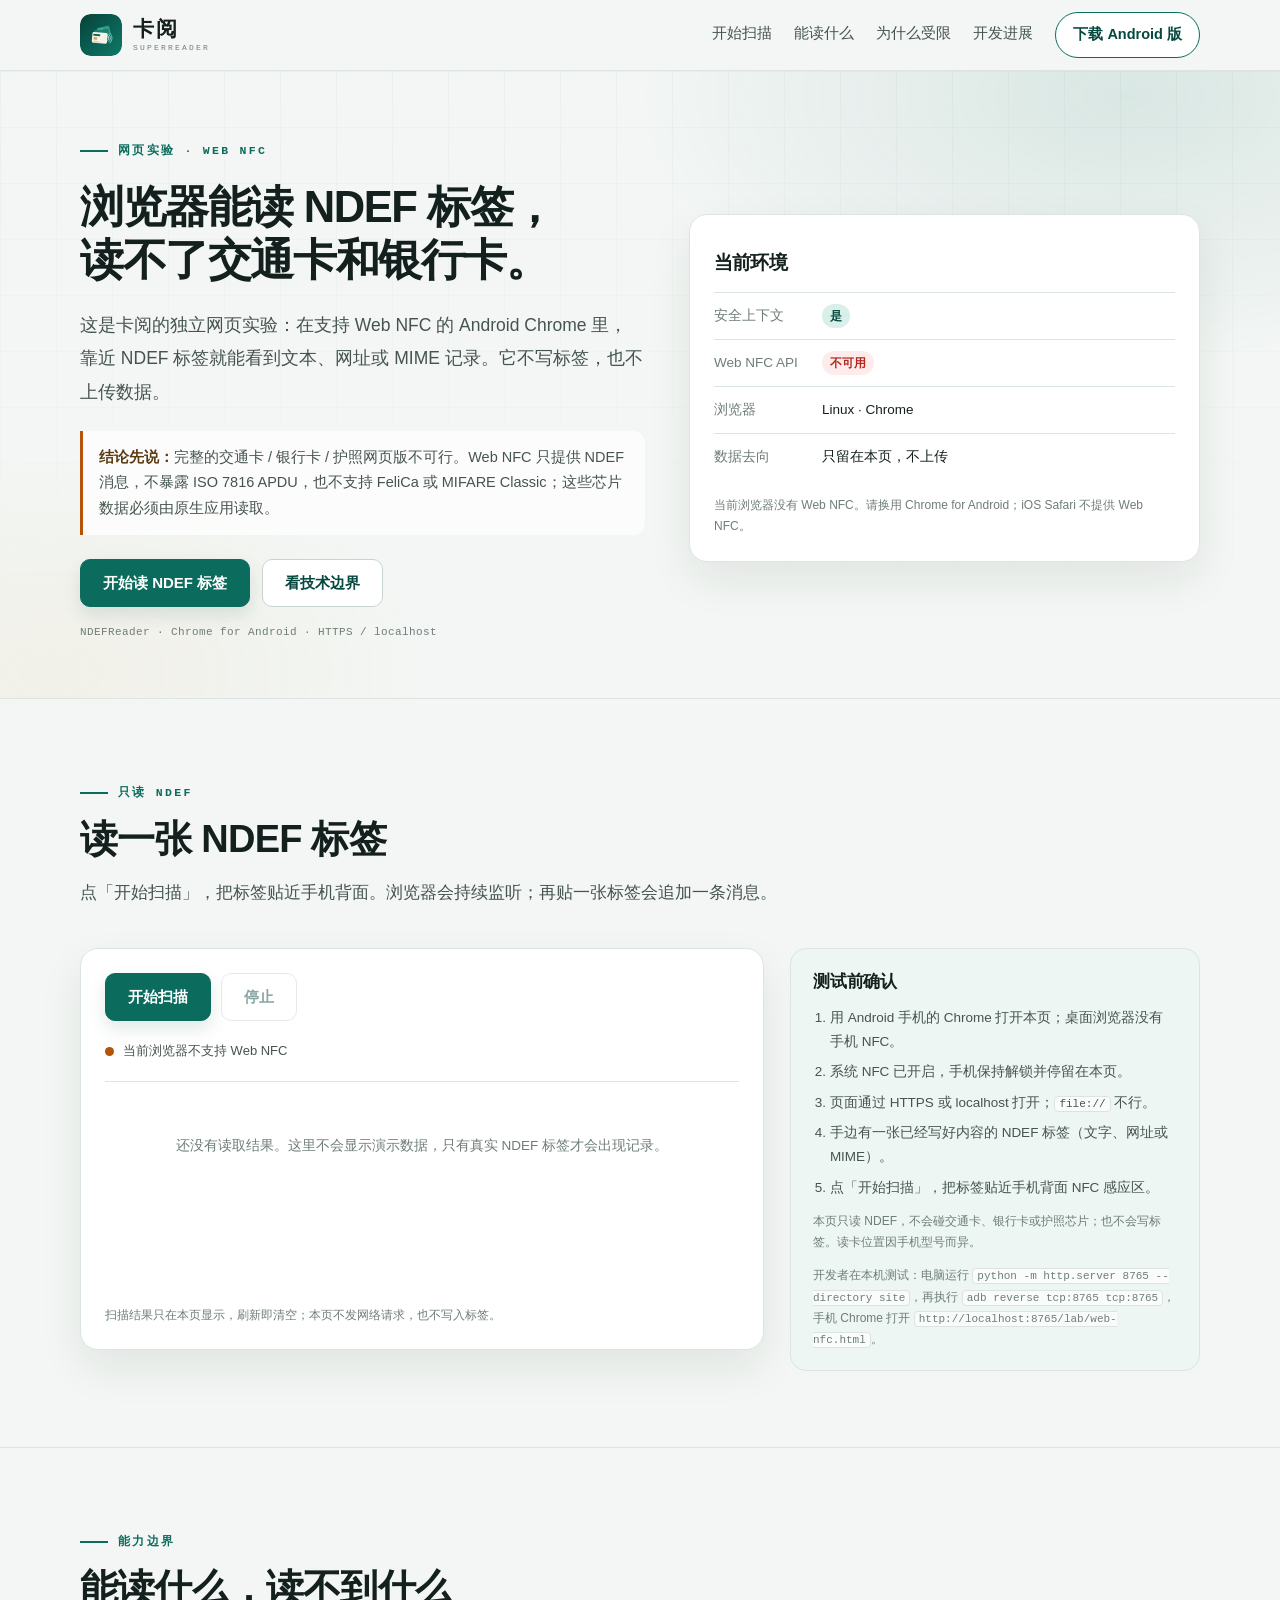
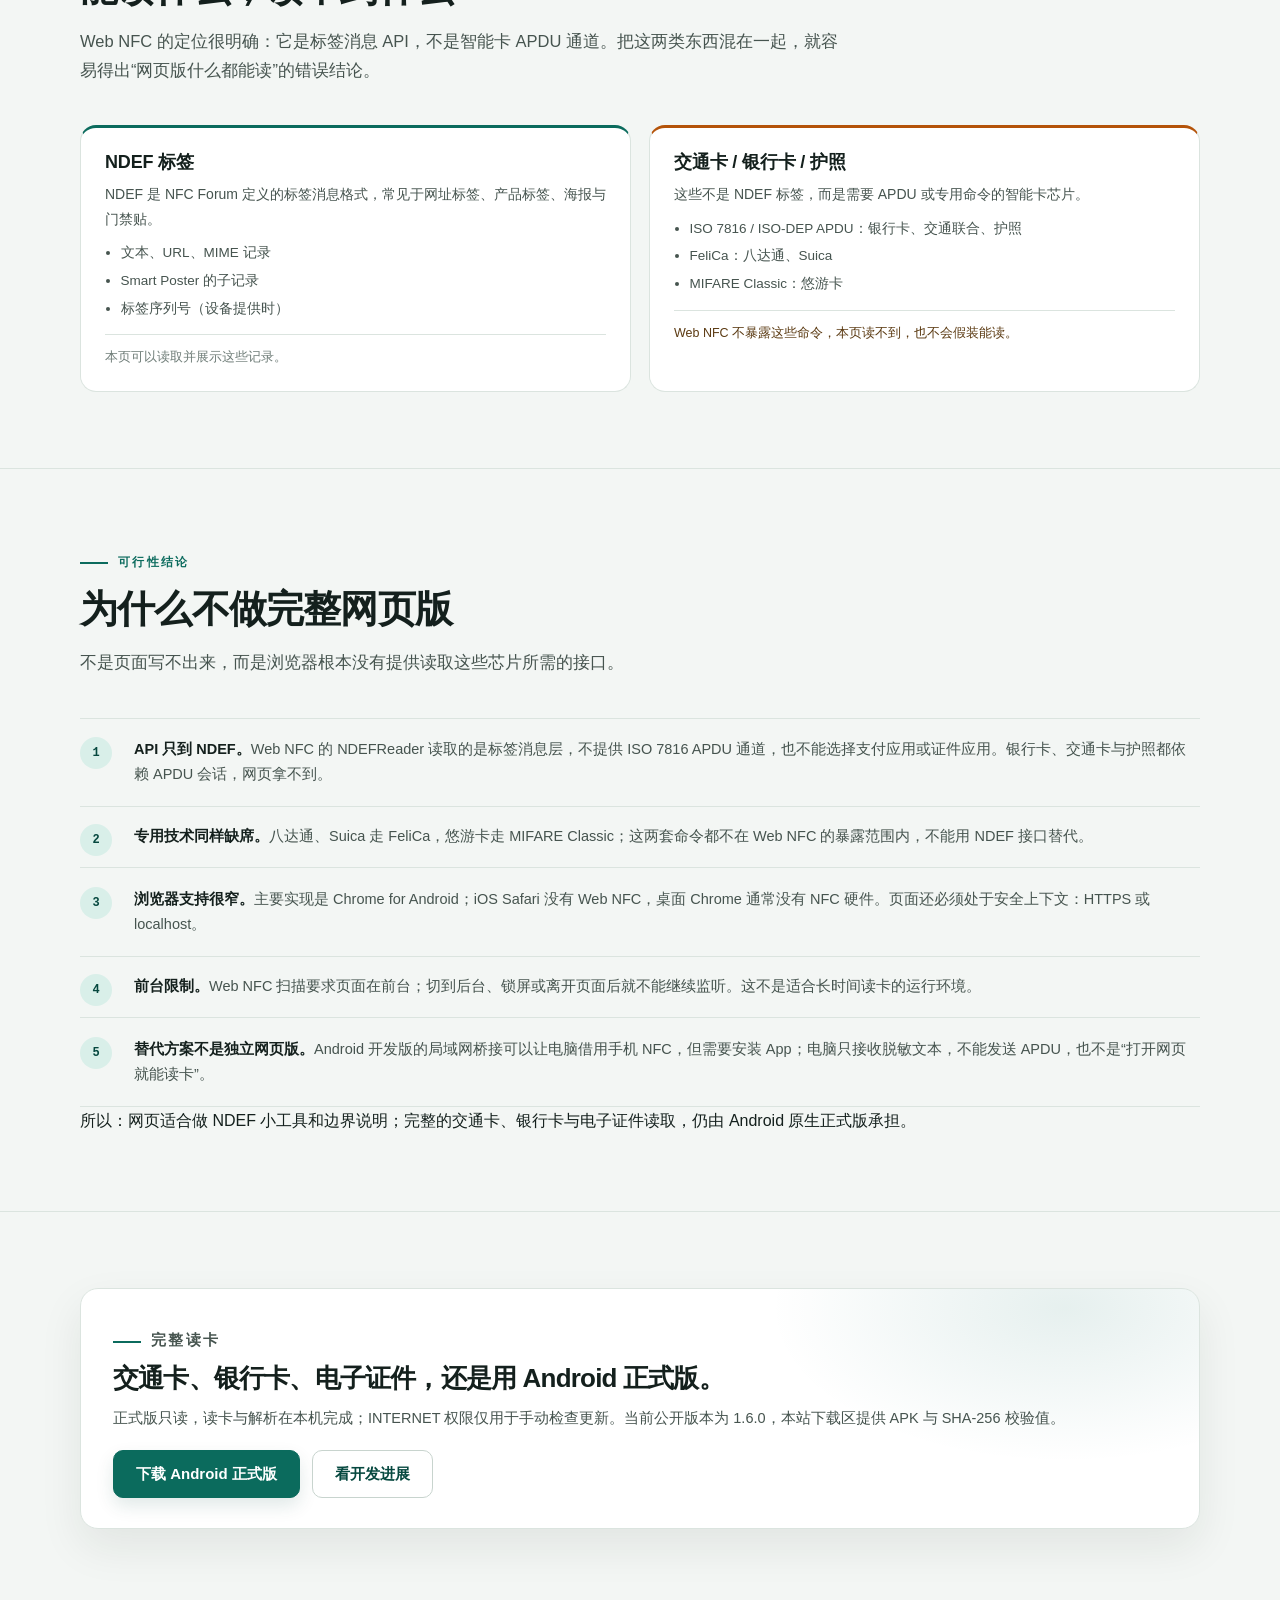
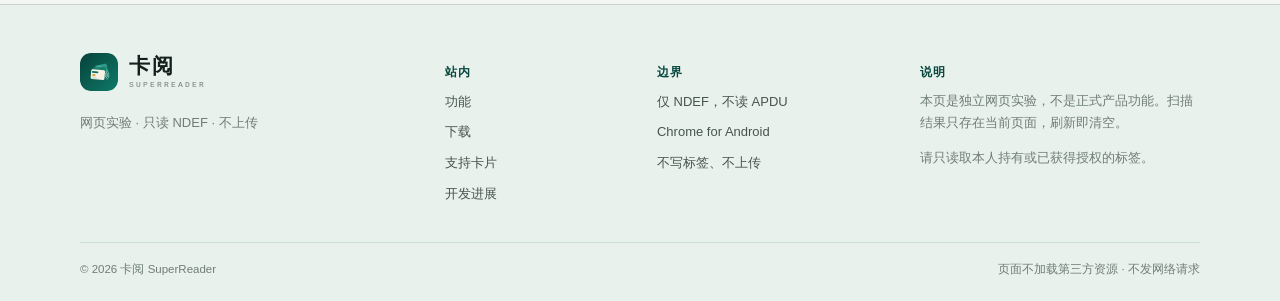
==== site/lab/web-nfc.html @ 9415a28e "发布卡阅官网、文档与 1.6.0 安装包 - 公开站点、版本清单、Windows 下载面板与 Web NFC 只读实验页 - 正式版 1.6.0、预览版 1.7.0-preview1 与 Window" ====
<!doctype html>
<html lang="zh-CN">
<head>
<meta charset="utf-8">
<meta name="viewport" content="width=device-width, initial-scale=1">
<title>网页 NFC 实验 · 卡阅 SuperReader</title>
<meta name="description" content="卡阅的 Web NFC 只读实验：在 Chrome for Android 中读取 NDEF 标签。Web NFC 无法读取交通卡、银行卡或护照芯片的 APDU 数据。">
<meta name="theme-color" content="#f3f6f4">
<script>document.documentElement.classList.add('js');</script>
<meta property="og:type" content="website">
<meta property="og:title" content="网页 NFC 实验 · 卡阅 SuperReader">
<meta property="og:description" content="浏览器只能读 NDEF 标签；交通卡、银行卡与护照芯片需要 APDU，Web NFC 做不到。">
<meta property="og:image" content="../assets/og.png">
<link rel="icon" href="../assets/logo.svg" type="image/svg+xml">
<link rel="stylesheet" href="../assets/styles.css">
<link rel="stylesheet" href="../assets/lab.css">
</head>
<body>
<a class="skip-link" href="#main">跳到正文</a>

<header class="site-header">
  <div class="shell header-inner">
    <a class="brand" href="../index.html" aria-label="返回卡阅首页">
      <img src="../assets/logo.svg" width="42" height="42" alt="">
      <span class="brand-text"><strong>卡阅</strong><small>SUPERREADER</small></span>
    </a>
    <button class="nav-toggle" type="button" aria-expanded="false" aria-controls="site-nav">菜单</button>
    <nav class="site-nav" id="site-nav" aria-label="网页实验导航">
      <a href="#scanner">开始扫描</a>
      <a href="#limits">能读什么</a>
      <a href="#why">为什么受限</a>
      <a href="../index.html#roadmap">开发进展</a>
      <a class="nav-cta" href="../index.html#download">下载 Android 版</a>
    </nav>
  </div>
  <div class="scroll-meter" aria-hidden="true"></div>
</header>

<main id="main">

<section class="lab-hero" aria-labelledby="lab-title">
  <div class="shell">
    <div class="lab-copy">
      <p class="eyebrow">网页实验 · Web NFC</p>
      <h1 id="lab-title">浏览器能读 NDEF 标签，<br>读不了<span class="nowrap">交通卡</span>和<span class="nowrap">银行卡</span>。</h1>
      <p class="lead">这是卡阅的独立网页实验：在支持 Web NFC 的 Android Chrome 里，靠近 NDEF 标签就能看到文本、网址或 MIME 记录。它不写标签，也不上传数据。</p>
      <p class="lab-boundary"><strong>结论先说：</strong>完整的交通卡 / 银行卡 / 护照网页版不可行。Web NFC 只提供 NDEF 消息，不暴露 ISO 7816 APDU，也不支持 FeliCa 或 MIFARE Classic；这些芯片数据必须由原生应用读取。</p>
      <div class="hero-actions">
        <a class="btn btn-primary" href="#scanner">开始读 NDEF 标签</a>
        <a class="btn btn-quiet" href="#why">看技术边界</a>
      </div>
      <p class="lab-meta">NDEFReader · Chrome for Android · HTTPS / localhost</p>
    </div>

    <aside class="support-panel" aria-labelledby="support-title">
      <h2 id="support-title">当前环境</h2>
      <dl class="support-list">
        <div class="support-row">
          <dt>安全上下文</dt>
          <dd><span class="support-state" id="support-secure">检测中</span></dd>
        </div>
        <div class="support-row">
          <dt>Web NFC API</dt>
          <dd><span class="support-state" id="support-api">检测中</span></dd>
        </div>
        <div class="support-row">
          <dt>浏览器</dt>
          <dd id="support-browser">检测中</dd>
        </div>
        <div class="support-row">
          <dt>数据去向</dt>
          <dd>只留在本页，不上传</dd>
        </div>
      </dl>
      <p class="support-note" id="support-note">需要 Chrome for Android 89+ 与 HTTPS（或 localhost）。iOS Safari 不提供 Web NFC；桌面 Chrome 通常没有 NFC 硬件。</p>
    </aside>
  </div>
</section>

<section class="section" id="scanner" aria-labelledby="scanner-title">
  <div class="shell">
    <header class="section-head">
      <p class="kicker">只读 NDEF</p>
      <h2 id="scanner-title">读一张 NDEF 标签</h2>
      <p>点「开始扫描」，把标签贴近手机背面。浏览器会持续监听；再贴一张标签会追加一条消息。</p>
    </header>

    <div class="scanner-grid">
      <div class="scanner-panel">
        <div class="scan-actions">
          <button class="btn btn-primary" type="button" id="scan-start">开始扫描</button>
          <button class="btn btn-quiet" type="button" id="scan-stop" disabled>停止</button>
        </div>
        <p class="scan-status" id="scan-status" role="status" aria-live="polite">
          <span class="scan-dot" aria-hidden="true"></span>
          <span id="scan-status-text">等待开始</span>
        </p>
        <div class="scan-results" id="scan-results" aria-live="polite">
          <p class="scan-empty">还没有读取结果。这里不会显示演示数据，只有真实 NDEF 标签才会出现记录。</p>
        </div>
        <p class="scan-footnote">扫描结果只在本页显示，刷新即清空；本页不发网络请求，也不写入标签。</p>
      </div>

      <aside class="scan-guide">
        <h3>测试前确认</h3>
        <ol>
          <li>用 Android 手机的 Chrome 打开本页；桌面浏览器没有手机 NFC。</li>
          <li>系统 NFC 已开启，手机保持解锁并停留在本页。</li>
          <li>页面通过 HTTPS 或 localhost 打开；<code>file://</code> 不行。</li>
          <li>手边有一张已经写好内容的 NDEF 标签（文字、网址或 MIME）。</li>
          <li>点「开始扫描」，把标签贴近手机背面 NFC 感应区。</li>
        </ol>
        <p>本页只读 NDEF，不会碰交通卡、银行卡或护照芯片；也不会写标签。读卡位置因手机型号而异。</p>
        <p>开发者在本机测试：电脑运行 <code>python -m http.server 8765 --directory site</code>，再执行 <code>adb reverse tcp:8765 tcp:8765</code>，手机 Chrome 打开 <code>http://localhost:8765/lab/web-nfc.html</code>。</p>
      </aside>
    </div>
  </div>
</section>

<section class="section" id="limits" aria-labelledby="limits-title">
  <div class="shell">
    <header class="section-head">
      <p class="kicker">能力边界</p>
      <h2 id="limits-title">能读什么，读不到什么</h2>
      <p>Web NFC 的定位很明确：它是标签消息 API，不是智能卡 APDU 通道。把这两类东西混在一起，就容易得出“网页版什么都能读”的错误结论。</p>
    </header>

    <div class="compare-grid">
      <article class="compare-card is-yes">
        <h3>NDEF 标签</h3>
        <p>NDEF 是 NFC Forum 定义的标签消息格式，常见于网址标签、产品标签、海报与门禁贴。</p>
        <ul>
          <li>文本、URL、MIME 记录</li>
          <li>Smart Poster 的子记录</li>
          <li>标签序列号（设备提供时）</li>
        </ul>
        <p class="compare-result">本页可以读取并展示这些记录。</p>
      </article>

      <article class="compare-card is-no">
        <h3>交通卡 / 银行卡 / 护照</h3>
        <p>这些不是 NDEF 标签，而是需要 APDU 或专用命令的智能卡芯片。</p>
        <ul>
          <li>ISO 7816 / ISO-DEP APDU：银行卡、交通联合、护照</li>
          <li>FeliCa：八达通、Suica</li>
          <li>MIFARE Classic：悠游卡</li>
        </ul>
        <p class="compare-result">Web NFC 不暴露这些命令，本页读不到，也不会假装能读。</p>
      </article>
    </div>
  </div>
</section>

<section class="section" id="why" aria-labelledby="why-title">
  <div class="shell">
    <header class="section-head">
      <p class="kicker">可行性结论</p>
      <h2 id="why-title">为什么不做完整网页版</h2>
      <p>不是页面写不出来，而是浏览器根本没有提供读取这些芯片所需的接口。</p>
    </header>

    <ol class="lab-steps">
      <li><strong>API 只到 NDEF。</strong>Web NFC 的 NDEFReader 读取的是标签消息层，不提供 ISO 7816 APDU 通道，也不能选择支付应用或证件应用。银行卡、交通卡与护照都依赖 APDU 会话，网页拿不到。</li>
      <li><strong>专用技术同样缺席。</strong>八达通、Suica 走 FeliCa，悠游卡走 MIFARE Classic；这两套命令都不在 Web NFC 的暴露范围内，不能用 NDEF 接口替代。</li>
      <li><strong>浏览器支持很窄。</strong>主要实现是 Chrome for Android；iOS Safari 没有 Web NFC，桌面 Chrome 通常没有 NFC 硬件。页面还必须处于安全上下文：HTTPS 或 localhost。</li>
      <li><strong>前台限制。</strong>Web NFC 扫描要求页面在前台；切到后台、锁屏或离开页面后就不能继续监听。这不是适合长时间读卡的运行环境。</li>
      <li><strong>替代方案不是独立网页版。</strong>Android 开发版的局域网桥接可以让电脑借用手机 NFC，但需要安装 App；电脑只接收脱敏文本，不能发送 APDU，也不是“打开网页就能读卡”。</li>
    </ol>
    <p class="platform-footnote">所以：网页适合做 NDEF 小工具和边界说明；完整的交通卡、银行卡与电子证件读取，仍由 Android 原生正式版承担。</p>
  </div>
</section>

<section class="section" aria-labelledby="lab-cta-title">
  <div class="shell">
    <div class="lab-cta-box">
      <p class="kicker">完整读卡</p>
      <h2 id="lab-cta-title">交通卡、银行卡、电子证件，还是用 Android 正式版。</h2>
      <p>正式版只读，读卡与解析在本机完成；INTERNET 权限仅用于手动检查更新。当前公开版本为 1.6.0，本站下载区提供 APK 与 SHA-256 校验值。</p>
      <div class="hero-actions">
        <a class="btn btn-primary" href="../index.html#download">下载 Android 正式版</a>
        <a class="btn btn-quiet" href="../index.html#roadmap">看开发进展</a>
      </div>
    </div>
  </div>
</section>

</main>

<footer class="site-footer">
  <div class="shell footer-grid">
    <div class="footer-brand">
      <a class="brand" href="../index.html" aria-label="返回卡阅首页">
        <img src="../assets/logo.svg" width="38" height="38" alt="">
        <span class="brand-text"><strong>卡阅</strong><small>SUPERREADER</small></span>
      </a>
      <p>网页实验 · 只读 NDEF · 不上传</p>
    </div>
    <nav class="footer-col" aria-label="站内链接">
      <h2>站内</h2>
      <a href="../index.html#features">功能</a>
      <a href="../index.html#download">下载</a>
      <a href="../index.html#cards">支持卡片</a>
      <a href="../index.html#roadmap">开发进展</a>
    </nav>
    <div class="footer-col">
      <h2>边界</h2>
      <span>仅 NDEF，不读 APDU</span>
      <span>Chrome for Android</span>
      <span>不写标签、不上传</span>
    </div>
    <div class="footer-col footer-note">
      <h2>说明</h2>
      <p>本页是独立网页实验，不是正式产品功能。扫描结果只存在当前页面，刷新即清空。</p>
      <p>请只读取本人持有或已获得授权的标签。</p>
    </div>
  </div>
  <div class="shell footer-bottom">
    <p>© 2026 卡阅 SuperReader</p>
    <p>页面不加载第三方资源 · 不发网络请求</p>
  </div>
</footer>

<script src="../assets/ui.js" defer></script>
<script src="../assets/lab.js" defer></script>
</body>
</html>
---- site/assets/styles.css ----
/* 卡阅 SuperReader — static site styles.
   Light, plain, no external assets. */

:root {
  --bg: #f3f6f4;
  --paper: #ffffff;
  --ink: #14201d;
  --body: #46544f;
  --muted: #6f7d78;
  --line: #dbe4df;
  --line-strong: #c8d4ce;
  --pine: #0b6b5d;
  --pine-deep: #06483f;
  --pine-soft: #d9efe9;
  --mint: #edf6f2;
  --mint-deep: #e3f1eb;
  --amber: #b45309;
  --amber-deep: #5b3a12;
  --amber-soft: #fdf0dc;
  --danger: #b3261e;
  --gold: #d7a648;
  --font-sans: "Microsoft YaHei UI", "Microsoft YaHei", "PingFang SC", "Hiragino Sans GB", "Noto Sans SC", "Source Han Sans SC", sans-serif;
  --font-mono: "Cascadia Mono", "Consolas", "SFMono-Regular", "Menlo", "Liberation Mono", monospace;
  --shell: 1120px;
  --radius: 16px;
  --shadow: 0 18px 44px rgba(20, 32, 29, .08);
}

*, *::before, *::after { box-sizing: border-box; }

html {
  color-scheme: light;
  scroll-behavior: smooth;
  -webkit-text-size-adjust: 100%;
}

@media (prefers-reduced-motion: reduce) {
  html { scroll-behavior: auto; }
  *, *::before, *::after {
    animation-duration: .01ms !important;
    animation-iteration-count: 1 !important;
    transition-duration: .01ms !important;
  }
}

@view-transition { navigation: auto; }
::view-transition-old(root) { animation: view-out .16s ease both; }
::view-transition-new(root) { animation: view-in .30s cubic-bezier(.22,.61,.36,1) both; }

@keyframes view-out {
  to { opacity: 0; transform: translateY(-4px); }
}
@keyframes view-in {
  from { opacity: 0; transform: translateY(10px); }
}

body {
  margin: 0;
  background: var(--bg);
  color: var(--ink);
  font-family: var(--font-sans);
  font-size: 16px;
  line-height: 1.75;
  -webkit-font-smoothing: antialiased;
  text-rendering: optimizeLegibility;
}

[hidden] { display: none !important; }

img, svg { display: block; max-width: 100%; }
a { color: var(--pine); text-decoration-thickness: 1px; text-underline-offset: 3px; }
a:hover { color: var(--pine-deep); }
p { margin: 0; }
ul, ol { margin: 0; padding: 0; }
h1, h2, h3, h4 { margin: 0; line-height: 1.35; font-weight: 800; letter-spacing: -.01em; }
h1, h2 { text-wrap: balance; }
code, pre { font-family: var(--font-mono); }
button, input, select { font: inherit; }
button { cursor: pointer; }

:focus-visible {
  outline: 3px solid rgba(11, 107, 93, .55);
  outline-offset: 2px;
  border-radius: 4px;
}

.shell {
  width: min(100% - 48px, var(--shell));
  margin-inline: auto;
}

.visually-hidden {
  position: absolute !important;
  width: 1px; height: 1px;
  margin: -1px; padding: 0;
  overflow: hidden; clip: rect(0 0 0 0);
  white-space: nowrap; border: 0;
}

.nowrap { white-space: nowrap; }

.skip-link {
  position: fixed;
  left: 16px; top: -80px;
  z-index: 100;
  padding: 12px 18px;
  background: var(--pine-deep);
  color: #fff;
  border-radius: 8px;
  text-decoration: none;
  transition: top .15s ease;
}
.skip-link:focus { top: 14px; color: #fff; }

/* ---------- header ---------- */

.site-header {
  --progress: 0;
  position: sticky;
  top: 0;
  z-index: 50;
  background: rgba(243, 246, 244, .94);
  border-bottom: 1px solid rgba(219, 228, 223, .85);
  backdrop-filter: blur(14px);
  -webkit-backdrop-filter: blur(14px);
  transition: background-color .25s ease, box-shadow .25s ease;
}
.site-header.is-scrolled {
  background: rgba(243, 246, 244, .98);
  box-shadow: 0 12px 30px rgba(20, 32, 29, .07);
}

.scroll-meter {
  position: absolute;
  left: 0;
  bottom: -1px;
  width: 100%;
  height: 2px;
  background: var(--pine);
  transform: scaleX(var(--progress));
  transform-origin: 0 50%;
  opacity: .72;
  pointer-events: none;
}

.header-inner {
  min-height: 70px;
  display: flex;
  align-items: center;
  gap: 24px;
  transition: min-height .25s ease;
}

@media (min-width: 761px) {
  .site-header.is-scrolled .header-inner { min-height: 60px; }
}

.brand {
  display: inline-flex;
  align-items: center;
  gap: 11px;
  color: var(--ink);
  text-decoration: none;
  flex: none;
}
.brand img { border-radius: 11px; }
.brand-text { display: flex; flex-direction: column; line-height: 1; }
.brand-text strong { font-size: 21px; letter-spacing: 2px; font-weight: 800; }
.brand-text small {
  margin-top: 5px;
  font-family: var(--font-mono);
  font-size: 8px;
  letter-spacing: 2.2px;
  color: var(--muted);
}

.site-nav {
  margin-left: auto;
  display: flex;
  align-items: center;
  gap: 22px;
  font-size: 14.5px;
}
.site-nav a {
  color: var(--body);
  text-decoration: none;
  padding: 8px 0;
  border-bottom: 2px solid transparent;
  background-image: linear-gradient(var(--pine), var(--pine));
  background-repeat: no-repeat;
  background-position: 0 calc(100% - 1px);
  background-size: 0 2px;
  transition: color .2s ease, background-size .28s ease;
}
.site-nav a:hover { color: var(--pine-deep); border-bottom-color: transparent; background-size: 100% 2px; }
.site-nav .nav-cta {
  padding: 9px 17px;
  border: 1px solid var(--pine);
  border-radius: 999px;
  color: var(--pine-deep);
  font-weight: 700;
  background: var(--paper);
  background-image: none;
  transition: background-color .2s ease, color .2s ease, border-color .2s ease, transform .2s ease, box-shadow .2s ease;
}
.site-nav .nav-cta:hover {
  background: var(--pine-deep);
  color: #fff;
  border-color: var(--pine-deep);
  transform: translateY(-1px);
  box-shadow: 0 7px 16px rgba(6, 72, 63, .16);
}

.nav-toggle {
  display: none;
  margin-left: auto;
  min-height: 44px;
  padding: 0 15px;
  background: var(--paper);
  border: 1px solid var(--line-strong);
  border-radius: 9px;
  color: var(--ink);
  font-size: 14px;
  font-weight: 700;
}

.js .nav-toggle { display: none; }

/* ---------- hero ---------- */

.hero {
  position: relative;
  overflow: hidden;
  border-bottom: 1px solid var(--line);
  background:
    radial-gradient(760px 420px at 84% 8%, rgba(11, 107, 93, .10), transparent 68%),
    radial-gradient(600px 380px at 4% 96%, rgba(215, 166, 72, .07), transparent 72%),
    var(--bg);
}
.hero::before {
  content: "";
  position: absolute;
  inset: 0;
  background-image:
    linear-gradient(rgba(11, 107, 93, .035) 1px, transparent 1px),
    linear-gradient(90deg, rgba(11, 107, 93, .035) 1px, transparent 1px);
  background-size: 56px 56px;
  pointer-events: none;
  mask-image: linear-gradient(to bottom, #000 0%, transparent 88%);
  -webkit-mask-image: linear-gradient(to bottom, #000 0%, transparent 88%);
}

.hero-grid {
  position: relative;
  z-index: 1;
  display: grid;
  grid-template-columns: minmax(0, 1.06fr) minmax(360px, .94fr);
  gap: 48px;
  align-items: center;
  padding-block: 64px 58px;
}

.eyebrow, .kicker {
  display: inline-flex;
  align-items: center;
  gap: 10px;
  font-family: var(--font-mono);
  font-size: 11.5px;
  font-weight: 600;
  letter-spacing: 2.3px;
  color: var(--pine);
  text-transform: uppercase;
}
.eyebrow::before, .kicker::before {
  content: "";
  width: 28px;
  height: 2px;
  background: var(--pine);
}

h1 {
  margin-top: 20px;
  font-size: clamp(38px, 4.6vw, 58px);
  line-height: 1.22;
  letter-spacing: -1.4px;
  font-weight: 800;
  max-width: 13em;
}
h1 .mark {
  color: var(--pine);
  background-image: linear-gradient(transparent 68%, rgba(11, 107, 93, .16) 68%, rgba(11, 107, 93, .16) 92%, transparent 92%);
}

.lead {
  margin-top: 22px;
  max-width: 34em;
  color: var(--body);
  font-size: 17.5px;
  line-height: 1.9;
}

.hero-actions {
  display: flex;
  flex-wrap: wrap;
  gap: 12px;
  margin-top: 28px;
}

.btn {
  display: inline-flex;
  align-items: center;
  justify-content: center;
  gap: 8px;
  min-height: 48px;
  padding: 0 22px;
  border-radius: 10px;
  border: 1px solid transparent;
  font-weight: 700;
  font-size: 15px;
  line-height: 1.2;
  text-decoration: none;
  transition: background-color .18s ease, border-color .18s ease, color .18s ease, transform .22s cubic-bezier(.22,.61,.36,1), box-shadow .22s ease;
}
.btn-primary { background: var(--pine); color: #fff; border-color: var(--pine); box-shadow: 0 8px 18px rgba(6, 72, 63, .12); }
.btn-primary:hover { background: var(--pine-deep); border-color: var(--pine-deep); color: #fff; transform: translateY(-2px); box-shadow: 0 12px 24px rgba(6, 72, 63, .18); }
.btn-quiet { background: var(--paper); color: var(--pine-deep); border-color: var(--line-strong); }
.btn-quiet:hover { border-color: var(--pine); background: var(--mint); color: var(--pine-deep); transform: translateY(-2px); box-shadow: 0 10px 20px rgba(20, 32, 29, .08); }
.btn:active { transform: translateY(0); box-shadow: 0 4px 10px rgba(6, 72, 63, .10); }
.btn-block { width: 100%; }

.hero-facts {
  display: flex;
  flex-wrap: wrap;
  gap: 8px 22px;
  margin-top: 26px;
  list-style: none;
  color: var(--muted);
  font-size: 13px;
}
.hero-facts li { display: inline-flex; align-items: center; gap: 8px; }
.hero-facts li::before {
  content: "";
  width: 5px; height: 5px;
  border-radius: 50%;
  background: var(--pine);
}

.hero-visual {
  position: relative;
  display: flex;
  justify-content: center;
  align-items: center;
  min-height: 580px;
  padding: 10px 0 34px;
}

.phone {
  position: relative;
  z-index: 2;
  width: min(302px, 72vw);
  aspect-ratio: 9 / 19.1;
  padding: 9px;
  border-radius: 48px;
  background: #101816;
  box-shadow: 0 38px 70px rgba(6, 40, 35, .28), 0 10px 22px rgba(6, 40, 35, .16);
  transform: rotate(-2deg);
}
.phone::before {
  content: "";
  position: absolute;
  left: -2px; top: 116px;
  width: 3px; height: 58px;
  border-radius: 3px 0 0 3px;
  background: #26342f;
}

.phone-screen {
  height: 100%;
  border-radius: 40px;
  padding: 18px 15px 13px;
  background: linear-gradient(180deg, #f8fcfa 0%, #f4f9f6 100%);
  overflow: hidden;
  display: flex;
  flex-direction: column;
}

.app-head { display: flex; align-items: center; gap: 8px; }
.app-head img { border-radius: 9px; }
.app-name { font-weight: 800; font-size: 18px; letter-spacing: 1px; }
.app-menu { margin-left: auto; color: var(--pine); font-size: 11px; letter-spacing: 2px; }
.app-sub {
  margin-top: 7px;
  padding-left: 42px;
  font-size: 7.5px;
  letter-spacing: .6px;
  color: var(--muted);
}

.app-hero {
  position: relative;
  margin-top: 14px;
  height: 150px;
  border-radius: 17px;
  background: var(--mint-deep);
  overflow: hidden;
  flex: none;
}
.mini-card {
  position: absolute;
  border-radius: 10px;
  box-shadow: 0 8px 18px rgba(6, 72, 63, .10);
}
.mini-card.back {
  width: 116px; height: 72px;
  left: 50%; top: 34px;
  transform: translateX(-38%) rotate(-13deg);
  background: #cfe9e1;
  border: 1px solid #b6ddd2;
}
.mini-card.front {
  width: 132px; height: 80px;
  left: 50%; top: 40px;
  transform: translateX(-58%) rotate(5deg);
  background: #fdfaf2;
  border: 2px solid var(--pine);
  box-shadow: 0 10px 22px rgba(6, 72, 63, .16);
}
.mini-strip {
  position: absolute; left: 12px; top: 12px;
  width: 44px; height: 6px; border-radius: 3px;
  background: var(--pine);
}
.mini-chip {
  position: absolute; left: 12px; top: 26px;
  width: 22px; height: 17px; border-radius: 4px;
  background: linear-gradient(135deg, #f3d79a, #d7a648);
  border: 1px solid rgba(91, 58, 18, .25);
}
.mini-line {
  position: absolute; left: 12px; bottom: 20px;
  width: 54px; height: 4px; border-radius: 2px;
  background: rgba(11, 107, 93, .22);
}
.mini-line.short { bottom: 12px; width: 34px; opacity: .65; }

.wave {
  position: absolute;
  right: 16px; top: 50%;
  border: 2px solid var(--pine);
  border-left-color: transparent;
  border-top-color: transparent;
  border-bottom-color: transparent;
  border-radius: 50%;
  transform: translateY(-50%) rotate(-12deg);
  opacity: .5;
}
.wave.w1 { width: 26px; height: 26px; right: 28px; opacity: .65; }
.wave.w2 { width: 42px; height: 42px; opacity: .42; }
.wave.w3 { width: 58px; height: 58px; opacity: .22; }

.demo-tag {
  position: absolute;
  right: 11px; bottom: 10px;
  padding: 3px 8px;
  border-radius: 999px;
  background: rgba(255, 255, 255, .9);
  color: var(--amber);
  font-size: 7.5px;
  font-weight: 700;
  letter-spacing: .5px;
}

.app-hint {
  margin-top: 16px;
  text-align: center;
  font-size: 16px;
  font-weight: 800;
  letter-spacing: .2px;
}
.app-desc {
  margin-top: 6px;
  text-align: center;
  font-size: 8.5px;
  line-height: 1.65;
  color: var(--muted);
  padding-inline: 8px;
}

.read-rows {
  margin-top: 14px;
  padding: 2px 12px;
  border: 1px solid var(--line);
  border-radius: 12px;
  background: #fff;
}
.read-row {
  display: flex;
  justify-content: space-between;
  gap: 12px;
  padding: 8px 0;
  border-bottom: 1px solid #eef3f0;
  font-size: 8.5px;
  color: var(--muted);
}
.read-row:last-child { border-bottom: 0; }
.read-row b { color: var(--ink); font-weight: 700; text-align: right; }
.read-row b.pine { color: var(--pine); }

.read-history {
  margin-top: 9px;
  padding: 2px 12px;
  border: 1px solid var(--line);
  border-radius: 12px;
  background: #fff;
}
.history-title {
  padding: 7px 0 3px;
  font-size: 7.5px;
  font-weight: 700;
  letter-spacing: .8px;
  color: var(--muted);
}
.history-row {
  display: flex;
  justify-content: space-between;
  gap: 12px;
  padding: 5px 0;
  border-top: 1px solid #eef3f0;
  font-size: 8px;
  color: var(--muted);
}
.history-row b { font-weight: 700; color: var(--pine); }

.app-footer {
  margin-top: auto;
  padding-top: 12px;
  display: flex;
  align-items: center;
  justify-content: center;
  gap: 6px;
  font-size: 7.5px;
  color: var(--muted);
}
.app-footer .dot {
  width: 5px; height: 5px;
  border-radius: 50%;
  background: var(--pine);
  box-shadow: 0 0 0 3px rgba(11, 107, 93, .12);
}

.float-note {
  position: absolute;
  z-index: 3;
  padding: 9px 12px;
  border: 1px solid var(--line);
  border-radius: 10px;
  background: rgba(255, 255, 255, .95);
  box-shadow: 0 12px 26px rgba(20, 32, 29, .10);
  font-family: var(--font-mono);
  font-size: 10px;
  letter-spacing: .4px;
  color: var(--pine-deep);
}
.note-a { right: -4px; top: 84px; transform: rotate(2deg); }
.note-b { left: -6px; bottom: 114px; transform: rotate(-2deg); }

.visual-note {
  position: absolute;
  bottom: 0;
  left: 50%;
  transform: translateX(-50%);
  font-size: 11px;
  color: var(--muted);
  white-space: nowrap;
}

/* ---------- principles ---------- */

.principles {
  background: var(--paper);
  border-bottom: 1px solid var(--line);
}
.principles-grid {
  display: grid;
  grid-template-columns: repeat(4, 1fr);
}
.principles-grid > div {
  padding: 20px 24px;
  border-left: 1px solid var(--line);
  display: flex;
  flex-direction: column;
  gap: 2px;
}
.principles-grid > div:first-child { border-left: 0; padding-left: 0; }
.principles-grid strong { font-size: 15px; color: var(--pine-deep); }
.principles-grid span { font-size: 12.5px; color: var(--muted); }

/* ---------- sections ---------- */

.section {
  padding-block: 76px;
  scroll-margin-top: 88px;
}
.section + .section { border-top: 1px solid var(--line); }

.section-head {
  max-width: 760px;
  margin-bottom: 40px;
}
.section-head.compact { margin-bottom: 32px; }
h2 {
  margin-top: 12px;
  font-size: clamp(28px, 3.2vw, 38px);
  line-height: 1.3;
  letter-spacing: -.8px;
}
.section-head > p:last-child {
  margin-top: 14px;
  color: var(--body);
  font-size: 16.5px;
}

/* ---------- features ---------- */

.feature-list {
  list-style: none;
  border-top: 1px solid var(--line);
}
.feature-row {
  display: grid;
  grid-template-columns: 76px minmax(0, 1fr);
  gap: 18px;
  padding: 28px 0;
  border-bottom: 1px solid var(--line);
}
.feature-no {
  font-family: var(--font-mono);
  font-size: 12px;
  letter-spacing: 1.4px;
  color: var(--pine);
  padding-top: 6px;
}
.feature-body h3 { font-size: 21px; }
.feature-body p {
  margin-top: 8px;
  max-width: 62em;
  color: var(--body);
  font-size: 15.5px;
}
.tag-line {
  display: flex;
  flex-wrap: wrap;
  gap: 6px;
  margin-top: 12px !important;
}
.tag-line span {
  padding: 2px 9px;
  border: 1px solid var(--line);
  border-radius: 999px;
  color: var(--muted);
  font-family: var(--font-mono);
  font-size: 10.5px;
  background: var(--paper);
}

/* ---------- steps ---------- */

.steps {
  padding-block: 62px;
  background: linear-gradient(180deg, #eaf4ef 0%, #eef6f2 100%);
  border-top: 1px solid var(--line);
  border-bottom: 1px solid var(--line);
  scroll-margin-top: 88px;
}
.step-list {
  list-style: none;
  display: grid;
  grid-template-columns: repeat(3, 1fr);
  gap: 34px;
}
.step-list li { position: relative; padding-top: 8px; }
.step-list li + li::before {
  content: "→";
  position: absolute;
  left: -24px; top: 18px;
  color: #9fb5ad;
  font-size: 16px;
}
.step-no {
  display: inline-flex;
  align-items: center;
  justify-content: center;
  width: 34px; height: 34px;
  border-radius: 50%;
  background: var(--pine);
  color: #fff;
  font-family: var(--font-mono);
  font-size: 13px;
  font-weight: 700;
}
.step-list h3 { margin-top: 12px; font-size: 18px; }
.step-list p { margin-top: 5px; color: var(--body); font-size: 14.5px; max-width: 26em; }
.steps-note { margin-top: 28px; font-size: 12.5px; color: var(--muted); }

/* ---------- notices + table ---------- */

.notice {
  margin-top: 24px;
  padding: 18px 20px;
  border-left: 3px solid var(--line-strong);
  background: rgba(255, 255, 255, .62);
  border-radius: 0 12px 12px 0;
}
.notice strong { display: block; font-size: 15px; margin-bottom: 5px; }
.notice p, .notice li { color: var(--body); font-size: 14px; }
.notice ul { margin-top: 4px; padding-left: 1.2em; }
.notice li + li { margin-top: 3px; }
.table-wrap {
  margin-top: 26px;
  overflow-x: auto;
  border: 1px solid var(--line);
  border-radius: 14px;
  background: var(--paper);
  -webkit-overflow-scrolling: touch;
}
.table-hint { display: none; margin-top: 18px; font-size: 12px; color: var(--muted); }
.card-table {
  width: 100%;
  min-width: 680px;
  border-collapse: collapse;
  font-size: 13.5px;
}
.card-table th, .card-table td {
  padding: 14px 16px;
  text-align: left;
  vertical-align: top;
  border-bottom: 1px solid var(--line);
}
.card-table thead th {
  background: #edf4f0;
  font-size: 12px;
  letter-spacing: .4px;
  color: var(--pine-deep);
  white-space: nowrap;
}
.card-table tbody tr:last-child th,
.card-table tbody tr:last-child td { border-bottom: 0; }
.card-table tbody th { width: 23%; font-weight: 700; color: var(--ink); }
.card-table tbody td { color: var(--body); }
.card-table tbody td:last-child { color: var(--muted); font-size: 12.5px; }

.badge {
  display: inline-block;
  padding: 2px 8px;
  border-radius: 999px;
  font-size: 11px;
  font-weight: 700;
  white-space: nowrap;
  line-height: 1.6;
}

/* ---------- download ---------- */

.download-section {
  background: linear-gradient(180deg, #f7faf8 0%, #f3f6f4 100%);
}
.download-panel {
  display: grid;
  grid-template-columns: minmax(0, 1fr) 300px;
  border: 1px solid var(--line);
  border-radius: 18px;
  background: var(--paper);
  box-shadow: var(--shadow);
  overflow: hidden;
}
.download-panel + .download-panel { margin-top: 22px; }
.download-panel.is-preview { border-color: rgba(180, 83, 9, .28); }
.download-panel.is-preview .download-side { background: #fbf3e8; }
.download-panel.is-preview .channel-kicker { color: var(--amber); }
.download-panel.is-preview .download-main h3 span { color: var(--amber); }
.download-panel.is-desktop { border-color: rgba(11, 107, 93, .22); }
.download-panel.is-desktop .download-side { background: #eef3f1; }
.download-panel.is-desktop .channel-kicker { color: var(--pine-deep); }
.download-main { padding: 30px 32px 26px; }
.channel-kicker {
  font-family: var(--font-mono);
  font-size: 11px;
  letter-spacing: 1.2px;
  color: var(--pine);
}
.download-main h3 {
  margin-top: 8px;
  font-size: 28px;
}
.download-main h3 span { font-family: var(--font-mono); font-size: 18px; color: var(--pine); letter-spacing: -.2px; }
.download-main > p:not(.channel-kicker):not(.sha-line) {
  margin-top: 10px;
  color: var(--body);
  font-size: 14.5px;
  max-width: 46em;
}

.download-meta {
  display: grid;
  grid-template-columns: repeat(2, minmax(0, 1fr));
  gap: 10px 24px;
  margin: 20px 0 0;
  padding: 16px 0;
  border-top: 1px solid var(--line);
  border-bottom: 1px solid var(--line);
}
.download-meta div { min-width: 0; }
.download-meta dt { font-size: 11px; color: var(--muted); letter-spacing: .5px; }
.download-meta dd { margin: 1px 0 0; font-size: 13.5px; font-weight: 600; overflow-wrap: anywhere; }
.download-meta code { font-size: 12px; color: var(--pine-deep); }

.download-actions {
  display: flex;
  flex-wrap: wrap;
  gap: 10px;
  margin-top: 20px;
}
.sha-line {
  margin-top: 15px;
  display: flex;
  gap: 8px;
  align-items: baseline;
  font-size: 11px;
  color: var(--muted);
  overflow-wrap: anywhere;
}
.sha-line span { flex: none; font-family: var(--font-mono); letter-spacing: .6px; }
.sha-line code { color: var(--body); font-size: 10.5px; line-height: 1.6; }

.download-side {
  padding: 28px 24px;
  background: var(--mint);
  border-left: 1px solid var(--line);
  display: flex;
  flex-direction: column;
}
.download-side h4 { font-size: 14px; color: var(--pine-deep); }
.download-side ul { margin-top: 10px; padding-left: 1.1em; }
.download-side li { font-size: 13px; color: var(--body); margin-top: 4px; }
.download-side .note {
  margin-top: auto;
  padding-top: 18px;
  font-size: 12px;
  color: var(--muted);
  border-top: 1px solid rgba(11, 107, 93, .12);
}

.verify-box {
  margin-top: 24px;
  border: 1px solid var(--line);
  border-radius: 12px;
  background: rgba(255, 255, 255, .72);
}
.verify-box summary {
  min-height: 48px;
  padding: 13px 18px;
  cursor: pointer;
  font-size: 14px;
  font-weight: 700;
  color: var(--pine-deep);
  list-style: none;
  display: flex;
  align-items: center;
  justify-content: space-between;
  gap: 12px;
}
.verify-box summary::-webkit-details-marker { display: none; }
.verify-box summary::after { content: "+"; font-family: var(--font-mono); color: var(--pine); font-size: 18px; }
.verify-box[open] summary::after { content: "−"; }
.verify-body { padding: 0 18px 18px; font-size: 13.5px; color: var(--body); }
.verify-body p + p { margin-top: 10px; }
.verify-body pre {
  margin: 6px 0 0;
  padding: 12px 14px;
  border-radius: 8px;
  background: #0f1c19;
  color: #d7efe7;
  overflow-x: auto;
  font-size: 12px;
  line-height: 1.7;
}

/* ---------- update ---------- */

.update-section {
  background:
    radial-gradient(560px 300px at 8% 20%, rgba(11, 107, 93, .07), transparent 70%),
    #eef5f1;
  scroll-margin-top: 88px;
}
.update-grid {
  display: grid;
  grid-template-columns: minmax(0, 1fr) 404px;
  gap: 56px;
  align-items: start;
}
.update-copy h2 { margin-top: 12px; }
.update-copy > p { margin-top: 14px; color: var(--body); font-size: 16px; }
.update-copy code {
  padding: 1px 5px;
  background: rgba(255, 255, 255, .8);
  border: 1px solid var(--line);
  border-radius: 4px;
  font-size: .88em;
  color: var(--pine-deep);
}
.update-copy .hint { font-size: 13.5px; color: var(--muted); }
.update-points {
  margin-top: 22px;
  padding-left: 0;
  list-style: none;
}
.update-points li {
  position: relative;
  padding-left: 18px;
  margin-top: 7px;
  font-size: 13.5px;
  color: var(--body);
}
.update-points li::before {
  content: "";
  position: absolute;
  left: 0; top: 11px;
  width: 6px; height: 6px;
  border-radius: 50%;
  background: var(--pine);
}

.update-tool {
  padding: 26px;
  background: var(--paper);
  border: 1px solid var(--line);
  border-radius: 18px;
  box-shadow: var(--shadow);
}
.update-tool h3 { font-size: 19px; }
.update-tool form { margin-top: 18px; }
.field + .field { margin-top: 16px; }
.field label {
  display: block;
  font-size: 13px;
  font-weight: 700;
  color: var(--ink);
  margin-bottom: 6px;
}
.field select, .field input {
  width: 100%;
  min-height: 48px;
  padding: 0 12px;
  border: 1px solid var(--line-strong);
  border-radius: 9px;
  background: #fff;
  color: var(--ink);
  font-size: 14px;
}
.field select:focus, .field input:focus { border-color: var(--pine); }
.field input[aria-invalid="true"] { border-color: var(--danger); background: #fffafa; }
.field-hint, .channel-hint {
  margin-top: 5px;
  font-size: 11.5px;
  line-height: 1.6;
  color: var(--muted);
}
.channel-hint { color: var(--pine-deep); }
.update-tool .btn-block { margin-top: 18px; }
.update-tool .btn:disabled { opacity: .6; cursor: progress; }

.update-result {
  margin-top: 18px;
  padding: 14px 16px;
  border: 1px solid var(--line);
  border-left: 3px solid var(--line-strong);
  border-radius: 0 10px 10px 0;
  background: #f7faf8;
  font-size: 13.5px;
  color: var(--body);
  min-height: 74px;
}
.update-result h4 { font-size: 15px; color: var(--ink); margin-bottom: 4px; }
.update-result p + p { margin-top: 6px; }
.update-result .result-latest .meta,
.update-result .meta { margin-top: 8px; font-size: 11.5px; color: var(--muted); }
.update-result ul { margin-top: 8px; padding-left: 1.1em; font-size: 12.5px; }
.update-result li + li { margin-top: 3px; }
.update-result.is-update { border-left-color: var(--pine); background: var(--mint); }
.update-result.is-latest { border-left-color: var(--pine); background: var(--mint); }
.update-result.is-newer { border-left-color: var(--gold); background: #fdf8e9; }
.update-result.is-error { border-left-color: var(--danger); background: #fdf0ef; }
.update-result.is-loading { border-left-color: #9fb5ad; }
.update-result .result-actions { display: flex; flex-wrap: wrap; gap: 8px; margin-top: 12px; }
.update-result .result-actions .btn { min-height: 42px; padding: 0 15px; font-size: 13px; }
.noscript { margin-top: 12px; font-size: 12.5px; color: var(--amber-deep); }

/* ---------- privacy ---------- */

.privacy-section {
  background: var(--paper);
}
.privacy-grid {
  display: grid;
  grid-template-columns: minmax(0, 1.05fr) minmax(0, .95fr);
  gap: 56px;
  align-items: start;
}
.privacy-grid p { margin-top: 14px; color: var(--body); font-size: 15.5px; }
.privacy-list {
  list-style: none;
  border-top: 1px solid var(--line);
}
.privacy-list li {
  display: grid;
  grid-template-columns: 96px minmax(0, 1fr);
  gap: 14px;
  padding: 15px 0;
  border-bottom: 1px solid var(--line);
  font-size: 14px;
}
.privacy-list strong { color: var(--pine-deep); }
.privacy-list span { color: var(--body); }

/* ---------- FAQ ---------- */

.faq-section { padding-block: 70px; }
.faq-grid {
  display: grid;
  grid-template-columns: 300px minmax(0, 1fr);
  gap: 48px;
  align-items: start;
}
.faq-grid .section-head { margin-bottom: 0; position: sticky; top: 98px; }
.faq-list { border-top: 1px solid var(--line); }
.faq-list details { border-bottom: 1px solid var(--line); }
.faq-list summary {
  min-height: 58px;
  padding: 16px 30px 16px 0;
  cursor: pointer;
  font-size: 15.5px;
  font-weight: 700;
  position: relative;
  list-style: none;
}
.faq-list summary::-webkit-details-marker { display: none; }
.faq-list summary::after {
  content: "+";
  position: absolute;
  right: 2px; top: 15px;
  color: var(--pine);
  font-family: var(--font-mono);
  font-size: 18px;
  font-weight: 400;
}
.faq-list details[open] summary::after { content: "−"; }
.faq-list details p {
  padding: 0 40px 18px 0;
  color: var(--body);
  font-size: 14px;
}

/* ---------- footer ---------- */

.site-footer {
  background: #e9f1ec;
  border-top: 1px solid var(--line-strong);
  padding-top: 48px;
}
.footer-grid {
  display: grid;
  grid-template-columns: 1.3fr .7fr .9fr 1.1fr;
  gap: 34px;
  padding-bottom: 36px;
}
.footer-brand p { margin-top: 12px; color: var(--muted); font-size: 13px; }
.footer-col { display: flex; flex-direction: column; gap: 8px; font-size: 13px; color: var(--body); }
.footer-col h2 {
  font-size: 12px;
  letter-spacing: 1px;
  color: var(--pine-deep);
  margin-bottom: 2px;
  font-weight: 800;
}
.footer-col a { color: var(--body); text-decoration: none; }
.footer-col a:hover { color: var(--pine-deep); text-decoration: underline; }
.footer-note p { font-size: 12.5px; color: var(--muted); }
.footer-note p + p { margin-top: 6px; }
.footer-bottom {
  display: flex;
  justify-content: space-between;
  gap: 16px;
  flex-wrap: wrap;
  padding: 16px 0 22px;
  border-top: 1px solid rgba(11, 107, 93, .14);
  color: var(--muted);
  font-size: 11.5px;
}

/* ---------- motion ---------- */

@keyframes rise-in {
  from { opacity: 0; transform: translateY(18px); }
  to { opacity: 1; transform: none; }
}
@keyframes hero-in {
  from { opacity: 0; transform: translateY(26px) scale(.985); }
  to { opacity: 1; transform: none; }
}
@keyframes phone-float {
  0%, 100% { transform: rotate(-2deg) translateY(0); }
  50% { transform: rotate(-2deg) translateY(-8px); }
}
@keyframes note-float-a {
  0%, 100% { transform: rotate(2deg) translateY(0); }
  50% { transform: rotate(2deg) translateY(-6px); }
}
@keyframes note-float-b {
  0%, 100% { transform: rotate(-2deg) translateY(0); }
  50% { transform: rotate(-2deg) translateY(-7px); }
}
@keyframes fade-slide {
  from { opacity: 0; transform: translateY(-5px); }
  to { opacity: 1; transform: none; }
}
@keyframes soft-pulse {
  0%, 100% { box-shadow: 0 0 0 0 rgba(11, 107, 93, .18); }
  50% { box-shadow: 0 0 0 6px rgba(11, 107, 93, 0); }
}

.hero-copy > .eyebrow,
.hero-copy > h1,
.hero-copy > .lead,
.hero-copy > .hero-actions,
.hero-copy > .hero-facts {
  animation: rise-in .72s cubic-bezier(.22,.61,.36,1) both;
}
.hero-copy > h1 { animation-delay: .06s; }
.hero-copy > .lead { animation-delay: .12s; }
.hero-copy > .hero-actions { animation-delay: .18s; }
.hero-copy > .hero-facts { animation-delay: .24s; }
.hero-visual { animation: hero-in .9s .1s cubic-bezier(.22,.61,.36,1) both; }
.phone { animation: phone-float 7.5s 1.2s ease-in-out infinite; }
.note-a { animation: note-float-a 6.4s 1.1s ease-in-out infinite; }
.note-b { animation: note-float-b 7.2s 1.5s ease-in-out infinite; }

.reveal {
  opacity: 0;
  transform: translateY(24px);
  will-change: opacity, transform;
}
.reveal-ready .reveal {
  transition: opacity .7s cubic-bezier(.22,.61,.36,1), transform .7s cubic-bezier(.22,.61,.36,1);
  transition-delay: var(--reveal-delay, 0ms);
}
.reveal.is-in { opacity: 1; transform: none; }

.card-table tbody tr { transition: background-color .18s ease; }
.card-table tbody tr:hover { background: #f7fbf9; }
.faq-list details { transition: background-color .2s ease; }
.faq-list details:hover { background: rgba(255, 255, 255, .5); }
.faq-list details[open] > p,
.verify-box[open] .verify-body,
.update-result .result-actions {
  animation: fade-slide .3s cubic-bezier(.22,.61,.36,1) both;
}

/* ---------- roadmap ---------- */

.roadmap-section {
  background:
    radial-gradient(620px 340px at 92% 6%, rgba(215, 166, 72, .08), transparent 70%),
    linear-gradient(180deg, #f7faf8 0%, #f3f6f4 100%);
  scroll-margin-top: 88px;
}
.roadmap-grid {
  display: grid;
  grid-template-columns: repeat(2, minmax(0, 1fr));
  gap: 18px;
}
.roadmap-card {
  position: relative;
  display: flex;
  flex-direction: column;
  gap: 10px;
  padding: 24px 26px 22px;
  border: 1px solid var(--line);
  border-radius: 16px;
  background: var(--paper);
  box-shadow: 0 12px 28px rgba(20, 32, 29, .05);
  transition: transform .3s cubic-bezier(.22,.61,.36,1), box-shadow .3s ease, border-color .3s ease;
}
.roadmap-card:hover {
  transform: translateY(-4px);
  border-color: #c6dbd2;
  box-shadow: 0 22px 44px rgba(20, 32, 29, .10);
}
.roadmap-top {
  display: flex;
  align-items: center;
  justify-content: space-between;
  gap: 12px;
}
.roadmap-no {
  font-family: var(--font-mono);
  font-size: 12px;
  letter-spacing: 1.4px;
  color: var(--pine);
}
.roadmap-card h3 { font-size: 19px; line-height: 1.45; }
.roadmap-card > p { color: var(--body); font-size: 14.5px; }
.roadmap-card .tag-line { margin-top: 2px !important; }
.badge-internal { background: var(--amber-soft); color: var(--amber-deep); }
.roadmap-link {
  margin-top: auto;
  padding-top: 6px;
  font-size: 13.5px;
  font-weight: 700;
  text-decoration: none;
}
.roadmap-link span { display: inline-block; transition: transform .22s ease; }
.roadmap-link:hover span { transform: translateX(4px); }
.roadmap-note {
  margin-top: 22px;
  font-size: 12.5px;
  color: var(--muted);
}
.roadmap-note code {
  padding: 1px 5px;
  border: 1px solid var(--line);
  border-radius: 4px;
  background: rgba(255, 255, 255, .8);
  font-size: 11.5px;
}

/* ---------- responsive ---------- */

@media (max-width: 980px) {
  .hero-grid { grid-template-columns: 1fr; gap: 26px; padding-block: 48px 40px; }
  .hero-copy { max-width: 46em; }
  .hero-visual { min-height: 0; padding-top: 0; }
  .phone { width: min(288px, 68vw); }
  .note-a { right: 8%; }
  .note-b { left: 8%; }
  .update-grid { grid-template-columns: 1fr; gap: 30px; }
  .update-tool { max-width: 480px; }
  .download-panel { grid-template-columns: 1fr; }
  .download-side { border-left: 0; border-top: 1px solid var(--line); }
  .download-side .note { margin-top: 16px; }
  .faq-grid { grid-template-columns: 1fr; gap: 24px; }
  .faq-grid .section-head { position: static; }
  .privacy-grid { grid-template-columns: 1fr; gap: 28px; }
  .footer-grid { grid-template-columns: 1fr 1fr; }
}

@media (max-width: 760px) {
  .shell { width: min(100% - 32px, var(--shell)); }
  .header-inner { min-height: 62px; flex-wrap: wrap; }
  .nav-toggle { display: inline-flex; align-items: center; }
  .js .nav-toggle { display: inline-flex; }
  .site-nav {
    display: flex;
    flex-wrap: wrap;
    width: 100%;
    gap: 4px 12px;
    padding: 4px 0 12px;
    margin-left: 0;
    border-top: 1px solid var(--line);
    font-size: 14px;
  }
  .js .site-nav {
    display: flex;
    position: absolute;
    left: 16px; right: 16px; top: 62px;
    padding: 14px 16px 16px;
    background: var(--paper);
    border: 1px solid var(--line);
    border-radius: 12px;
    box-shadow: 0 18px 40px rgba(20, 32, 29, .14);
    z-index: 60;
    opacity: 0;
    visibility: hidden;
    transform: translateY(-8px) scale(.985);
    transform-origin: 50% 0;
    pointer-events: none;
    transition: opacity .22s ease, transform .22s cubic-bezier(.22,.61,.36,1), visibility .22s;
  }
  .js .site-nav.is-open {
    opacity: 1;
    visibility: visible;
    transform: none;
    pointer-events: auto;
  }
  .site-nav a { min-height: 44px; min-width: 44px; display: inline-flex; align-items: center; justify-content: center; }
  .site-nav .nav-cta { margin-top: 4px; }
  .hero-grid { padding-block: 38px 34px; }
  h1 { font-size: clamp(32px, 9vw, 42px); letter-spacing: -1px; }
  .lead { font-size: 16px; }
  .hero-visual { margin-top: 10px; }
  .float-note { font-size: 9px; padding: 7px 9px; }
  .note-a { right: 0; top: 40px; }
  .note-b { left: 0; bottom: 82px; }
  .visual-note { bottom: -2px; }
  .principles-grid { grid-template-columns: 1fr 1fr; }
  .principles-grid > div { padding: 16px 14px; }
  .principles-grid > div:nth-child(odd) { border-left: 0; padding-left: 0; }
  .principles-grid > div:nth-child(n+3) { border-top: 1px solid var(--line); }
  .roadmap-grid { grid-template-columns: 1fr; }
  .roadmap-card { padding: 20px 20px 18px; }
  .section { padding-block: 52px; }
  .section-head { margin-bottom: 28px; }
  .feature-row { grid-template-columns: 1fr; gap: 8px; padding: 22px 0; }
  .feature-no { padding-top: 0; }
  .step-list { grid-template-columns: 1fr; gap: 24px; }
  .step-list li + li::before { content: "↓"; left: 10px; top: -22px; }
  .step-list p { max-width: none; }
  .card-table { min-width: 600px; }
  .table-wrap { margin-inline: -4px; }
  .table-hint { display: block; }
  .download-main { padding: 24px 20px 22px; }
  .download-main h3 { font-size: 24px; }
  .download-meta { grid-template-columns: 1fr; gap: 8px; }
  .update-tool { padding: 22px 18px; }
  .footer-grid { grid-template-columns: 1fr; gap: 24px; }
  .footer-bottom { flex-direction: column; gap: 4px; }
}

@media (max-width: 420px) {
  .hero-actions .btn { flex: 1 1 100%; }
  .phone { width: min(272px, 82vw); }
  .note-a, .note-b { display: none; }
  .privacy-list li { grid-template-columns: 82px minmax(0, 1fr); }
}
---- site/assets/lab.css ----
/* 卡阅 SuperReader — Web NFC lab page. */

.lab-hero {
  position: relative;
  overflow: hidden;
  border-bottom: 1px solid var(--line);
  background:
    radial-gradient(700px 380px at 88% 4%, rgba(11, 107, 93, .11), transparent 70%),
    radial-gradient(520px 300px at 4% 96%, rgba(215, 166, 72, .07), transparent 72%),
    var(--bg);
}
.lab-hero::before {
  content: "";
  position: absolute;
  inset: 0;
  background-image:
    linear-gradient(rgba(11, 107, 93, .035) 1px, transparent 1px),
    linear-gradient(90deg, rgba(11, 107, 93, .035) 1px, transparent 1px);
  background-size: 56px 56px;
  pointer-events: none;
  mask-image: linear-gradient(to bottom, #000 0%, transparent 90%);
  -webkit-mask-image: linear-gradient(to bottom, #000 0%, transparent 90%);
}
.lab-hero .shell {
  position: relative;
  z-index: 1;
  display: grid;
  grid-template-columns: minmax(0, 1.05fr) minmax(320px, .95fr);
  gap: 44px;
  align-items: center;
  padding-block: 62px 56px;
}
.lab-copy h1 {
  margin-top: 20px;
  font-size: clamp(32px, 3.4vw, 44px);
  max-width: 100%;
}
.lab-boundary {
  margin-top: 22px;
  padding: 14px 16px;
  border-left: 3px solid var(--amber);
  border-radius: 0 12px 12px 0;
  background: rgba(255, 255, 255, .7);
  color: var(--body);
  font-size: 14.5px;
}
.lab-boundary strong { color: var(--amber-deep); }
.lab-copy .hero-actions { margin-top: 24px; }

.support-panel {
  padding: 24px;
  border: 1px solid var(--line);
  border-radius: 18px;
  background: var(--paper);
  box-shadow: var(--shadow);
}
.support-panel h2 { font-size: 19px; margin-bottom: 14px; }
.support-row {
  display: grid;
  grid-template-columns: 96px minmax(0, 1fr);
  gap: 12px;
  align-items: center;
  padding: 11px 0;
  border-top: 1px solid var(--line);
  font-size: 13.5px;
}
.support-row dt { color: var(--muted); }
.support-row dd { margin: 0; color: var(--ink); overflow-wrap: anywhere; }
.support-state {
  display: inline-block;
  padding: 2px 8px;
  border-radius: 999px;
  font-size: 11.5px;
  font-weight: 700;
  background: #edf1ee;
  color: #4a5852;
}
.support-state.is-ok { background: var(--pine-soft); color: var(--pine-deep); }
.support-state.is-warn { background: var(--amber-soft); color: var(--amber-deep); }
.support-state.is-bad { background: #fdeceb; color: var(--danger); }
.support-note { margin-top: 12px; font-size: 12px; color: var(--muted); }
.support-note code { font-size: 11px; }
.support-panel .btn { margin-top: 16px; }

.scanner-grid {
  display: grid;
  grid-template-columns: minmax(0, 1.25fr) minmax(280px, .75fr);
  gap: 26px;
  align-items: start;
}
.scanner-panel {
  padding: 24px;
  border: 1px solid var(--line);
  border-radius: 18px;
  background: var(--paper);
  box-shadow: var(--shadow);
}
.scan-actions { display: flex; flex-wrap: wrap; gap: 10px; }
.btn:disabled,
.btn[disabled] {
  opacity: .48;
  cursor: not-allowed;
  transform: none;
  box-shadow: none;
}
.scan-status {
  display: flex;
  align-items: center;
  gap: 9px;
  margin-top: 16px;
  min-height: 28px;
  font-size: 13px;
  color: var(--body);
}
.scan-dot {
  width: 9px;
  height: 9px;
  flex: none;
  border-radius: 50%;
  background: #9fb5ad;
}
.is-scanning .scan-dot {
  background: var(--pine);
  animation: soft-pulse 1.5s ease-out infinite;
}
.scan-status.is-ok .scan-dot { background: var(--pine); }
.scan-status.is-warn .scan-dot { background: var(--amber); }
.scan-status.is-error .scan-dot { background: var(--danger); }

.scan-results {
  margin-top: 16px;
  min-height: 210px;
  padding-top: 16px;
  border-top: 1px solid var(--line);
}
.scan-empty {
  padding: 36px 12px;
  text-align: center;
  color: var(--muted);
  font-size: 13.5px;
}
.message-card {
  padding: 14px;
  border: 1px solid var(--line);
  border-radius: 12px;
  background: #fbfdfb;
  animation: fade-slide .32s cubic-bezier(.22,.61,.36,1) both;
}
.message-card + .message-card { margin-top: 10px; }
.message-head {
  display: flex;
  align-items: baseline;
  justify-content: space-between;
  gap: 12px;
  flex-wrap: wrap;
  font-size: 12px;
  color: var(--muted);
}
.message-head strong { font-size: 13px; color: var(--ink); }
.message-serial { margin-top: 4px; font-family: var(--font-mono); font-size: 11px; color: var(--muted); overflow-wrap: anywhere; }
.record-list { margin-top: 10px; display: flex; flex-direction: column; gap: 8px; }
.record-card {
  padding: 10px 12px;
  border: 1px solid var(--line);
  border-radius: 9px;
  background: var(--paper);
}
.record-type {
  font-family: var(--font-mono);
  font-size: 10.5px;
  letter-spacing: .5px;
  color: var(--pine);
  text-transform: uppercase;
}
.record-value {
  margin-top: 4px;
  font-size: 13px;
  color: var(--ink);
  overflow-wrap: anywhere;
}
.record-value a { overflow-wrap: anywhere; }
.record-bytes { color: var(--muted); font-family: var(--font-mono); font-size: 11.5px; }
.record-nested { display: flex; flex-direction: column; gap: 6px; margin-top: 6px; }
.scan-footnote { margin-top: 14px; font-size: 11.5px; color: var(--muted); }

.scan-guide {
  padding: 22px 22px 20px;
  border: 1px solid var(--line);
  border-radius: 16px;
  background: var(--mint);
}
.scan-guide h3 { font-size: 17px; }
.scan-guide ol {
  margin-top: 12px;
  padding-left: 1.25em;
  color: var(--body);
  font-size: 13.5px;
}
.scan-guide li + li { margin-top: 7px; }
.scan-guide p { margin-top: 12px; font-size: 12px; color: var(--muted); }
.scan-guide code {
  padding: 1px 4px;
  border: 1px solid var(--line);
  border-radius: 4px;
  background: rgba(255, 255, 255, .7);
  font-size: 11px;
}

.compare-grid {
  display: grid;
  grid-template-columns: repeat(2, minmax(0, 1fr));
  gap: 18px;
}
.compare-card {
  padding: 22px 24px;
  border: 1px solid var(--line);
  border-radius: 16px;
  background: var(--paper);
}
.compare-card.is-yes { border-top: 3px solid var(--pine); }
.compare-card.is-no { border-top: 3px solid var(--amber); }
.compare-card h3 { font-size: 18px; }
.compare-card > p { margin-top: 8px; color: var(--body); font-size: 14px; }
.compare-card ul { margin-top: 10px; padding-left: 1.15em; color: var(--body); font-size: 13.5px; }
.compare-card li + li { margin-top: 4px; }
.compare-card .compare-result {
  margin-top: 14px;
  padding-top: 12px;
  border-top: 1px solid var(--line);
  font-size: 12.5px;
  color: var(--muted);
}
.compare-card.is-no .compare-result { color: var(--amber-deep); }

.lab-steps {
  counter-reset: lab-step;
  list-style: none;
  border-top: 1px solid var(--line);
}
.lab-steps > li {
  counter-increment: lab-step;
  position: relative;
  padding: 18px 0 18px 54px;
  border-bottom: 1px solid var(--line);
  color: var(--body);
  font-size: 14.5px;
}
.lab-steps > li::before {
  content: counter(lab-step);
  position: absolute;
  left: 0;
  top: 18px;
  width: 32px;
  height: 32px;
  border-radius: 50%;
  background: var(--pine-soft);
  color: var(--pine-deep);
  font-family: var(--font-mono);
  font-size: 12px;
  font-weight: 700;
  display: flex;
  align-items: center;
  justify-content: center;
}
.lab-steps strong { color: var(--ink); }

.lab-cta-box {
  padding: 30px 32px;
  border: 1px solid var(--line);
  border-radius: 18px;
  background:
    radial-gradient(420px 220px at 88% 8%, rgba(11, 107, 93, .10), transparent 70%),
    var(--paper);
  box-shadow: var(--shadow);
}
.lab-cta-box h2 { margin-top: 8px; font-size: 26px; }
.lab-cta-box p { margin-top: 10px; color: var(--body); font-size: 14.5px; }
.lab-cta-box .hero-actions { margin-top: 18px; }

.lab-meta {
  margin-top: 16px;
  font-family: var(--font-mono);
  font-size: 11px;
  letter-spacing: .4px;
  color: var(--muted);
}

@media (max-width: 980px) {
  .lab-hero .shell { grid-template-columns: 1fr; gap: 30px; padding-block: 48px 42px; }
  .support-panel { max-width: 560px; }
  .scanner-grid { grid-template-columns: 1fr; }
  .scan-guide { order: 2; }
  .compare-grid { grid-template-columns: 1fr; }
}

@media (max-width: 760px) {
  .lab-hero .shell { padding-block: 38px 34px; }
  .support-panel, .scanner-panel { padding: 20px 18px; }
  .scan-guide { padding: 18px; }
  .lab-cta-box { padding: 24px 20px; }
  .lab-steps > li { padding-left: 46px; }
  .scan-actions .btn { flex: 1 1 100%; }
}
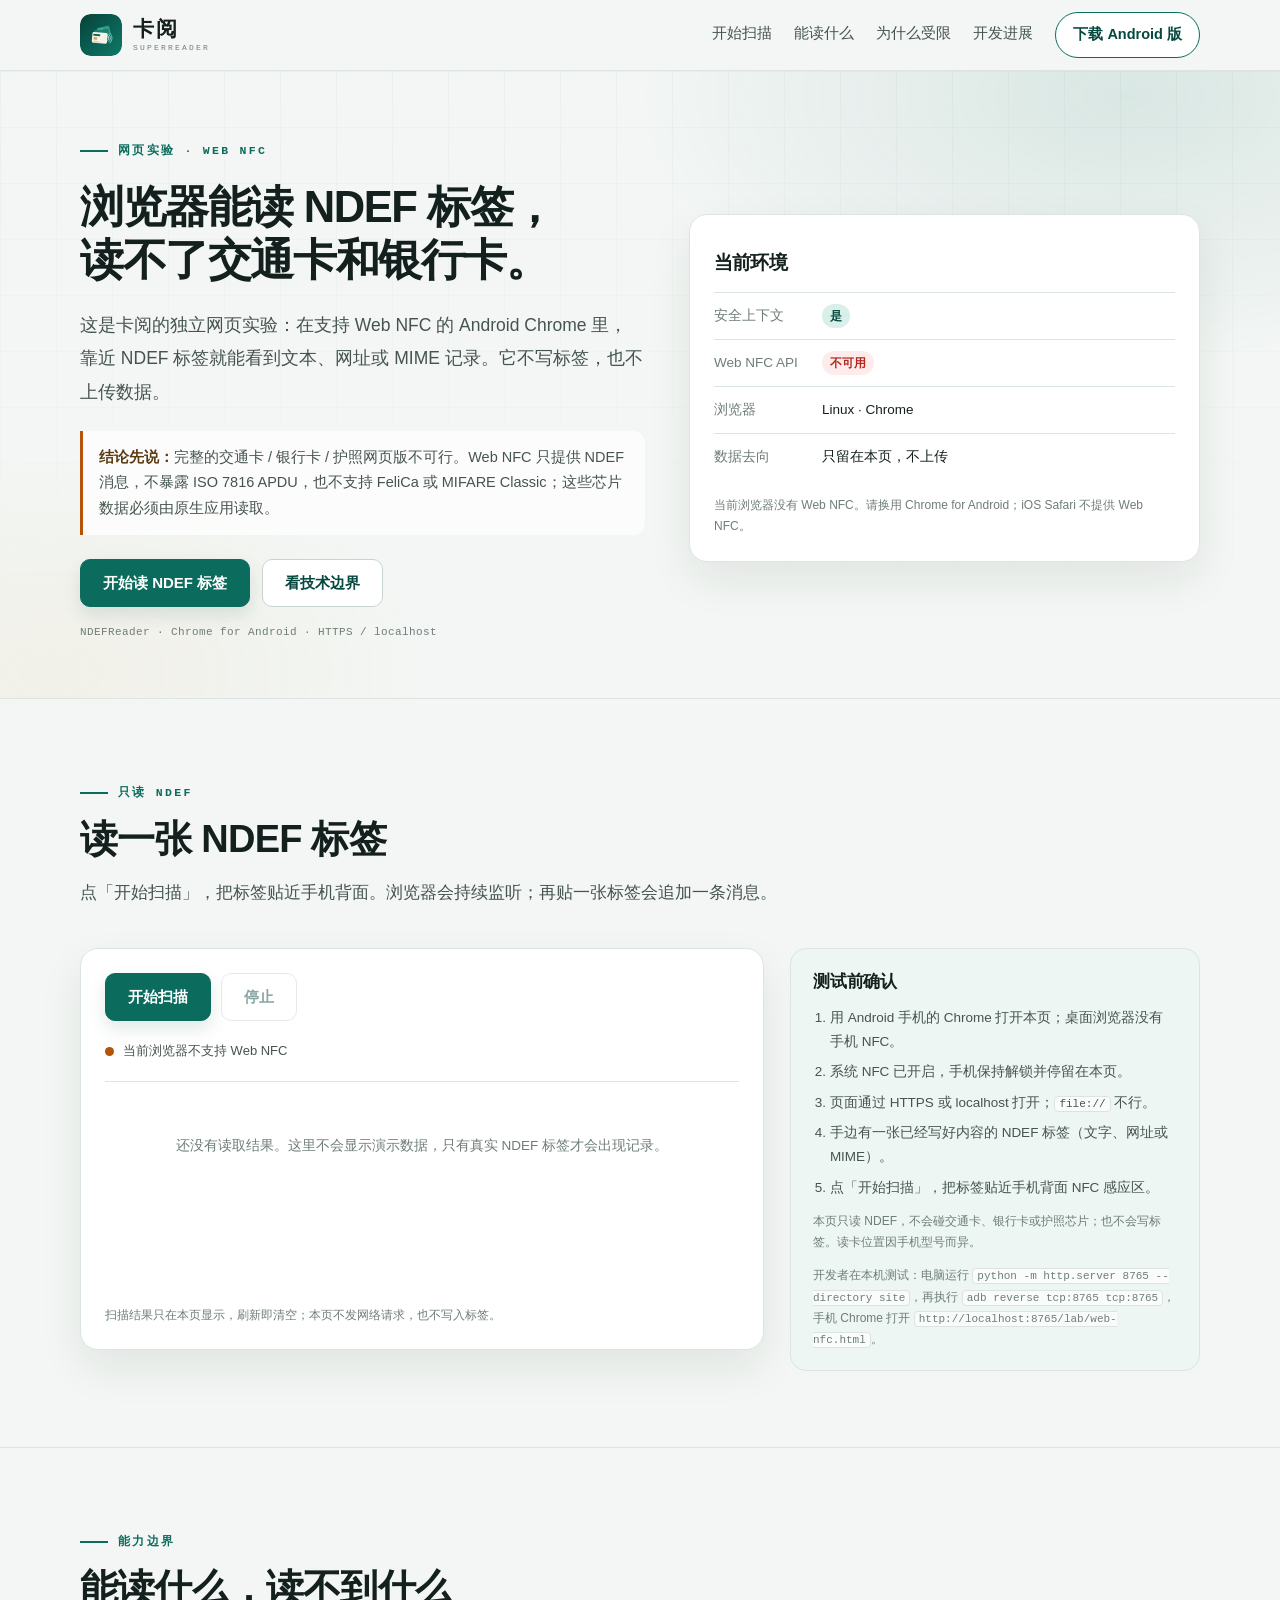
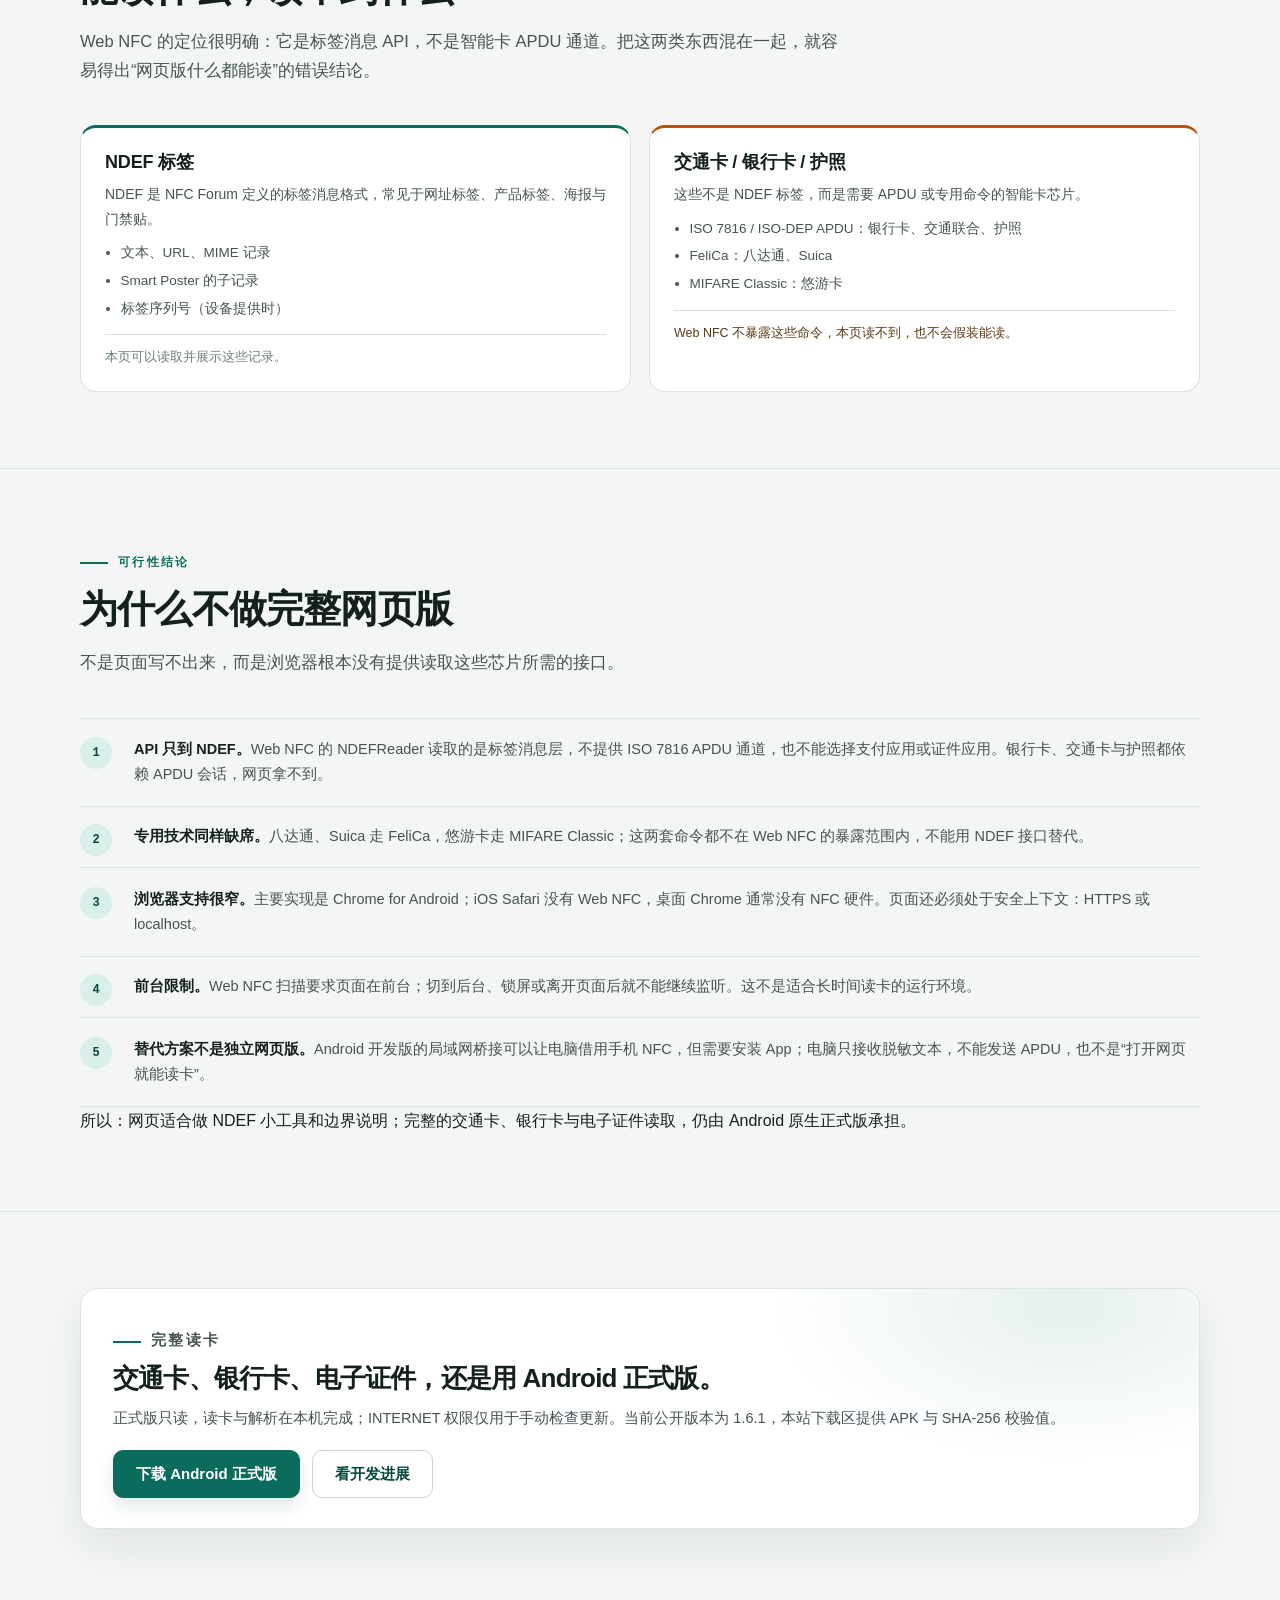
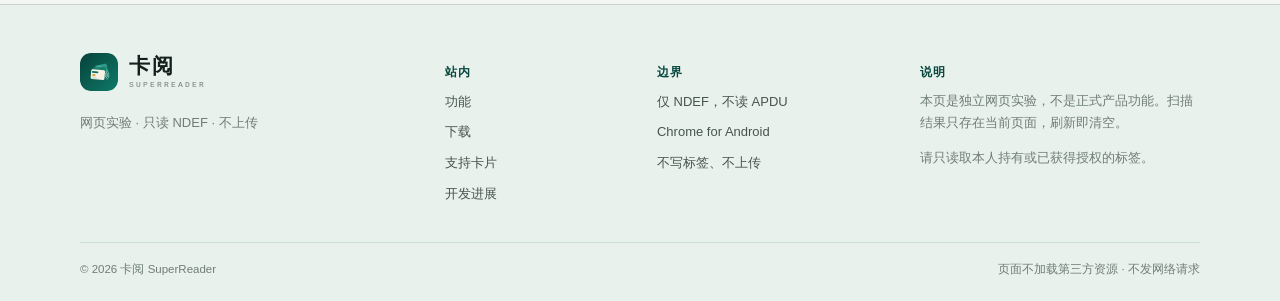
==== commit 6767a174: "发布 1.6.1 与 1.7.0-preview2，加入镜像站第三更新源" ====
--- a/site/lab/web-nfc.html
+++ b/site/lab/web-nfc.html
@@ -175,7 +175,7 @@
     <div class="lab-cta-box">
       <p class="kicker">完整读卡</p>
       <h2 id="lab-cta-title">交通卡、银行卡、电子证件，还是用 Android 正式版。</h2>
-      <p>正式版只读，读卡与解析在本机完成；INTERNET 权限仅用于手动检查更新。当前公开版本为 1.6.0，本站下载区提供 APK 与 SHA-256 校验值。</p>
+      <p>正式版只读，读卡与解析在本机完成；INTERNET 权限仅用于手动检查更新。当前公开版本为 1.6.1，本站下载区提供 APK 与 SHA-256 校验值。</p>
       <div class="hero-actions">
         <a class="btn btn-primary" href="../index.html#download">下载 Android 正式版</a>
         <a class="btn btn-quiet" href="../index.html#roadmap">看开发进展</a>
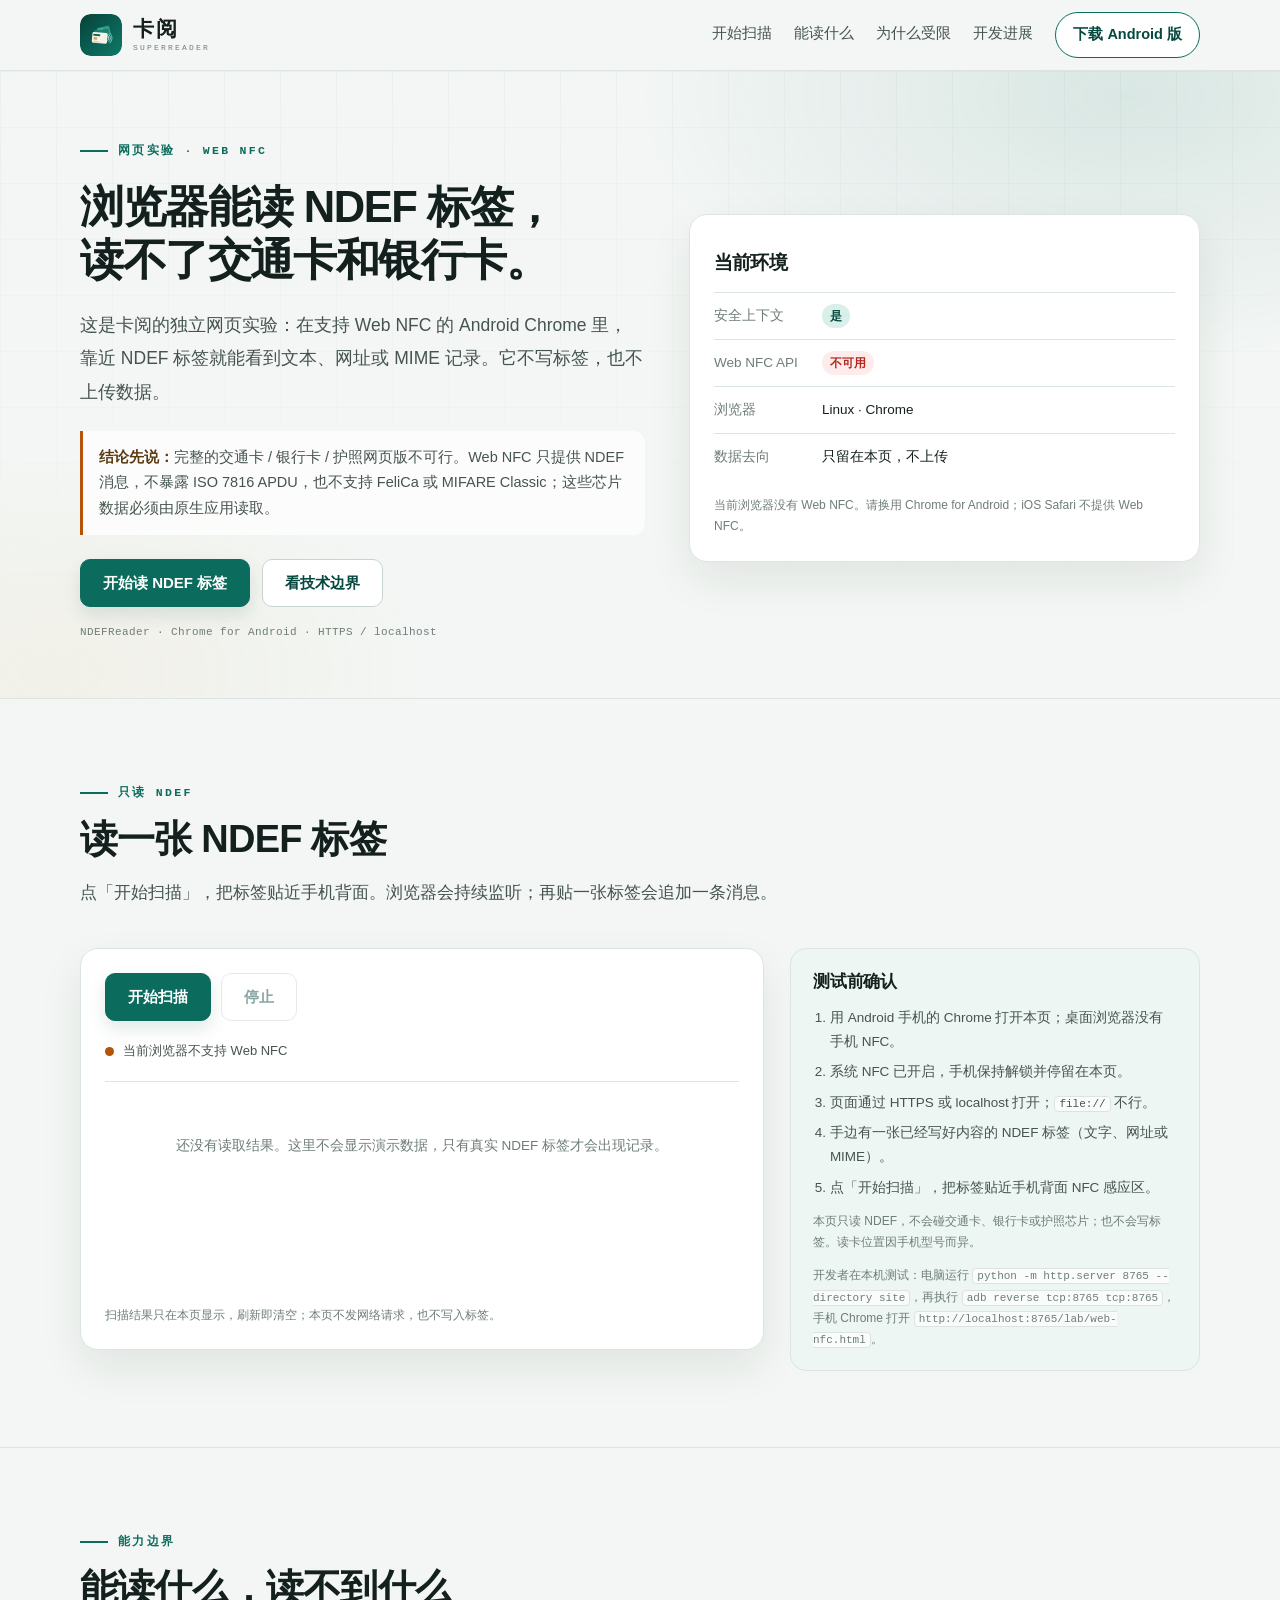
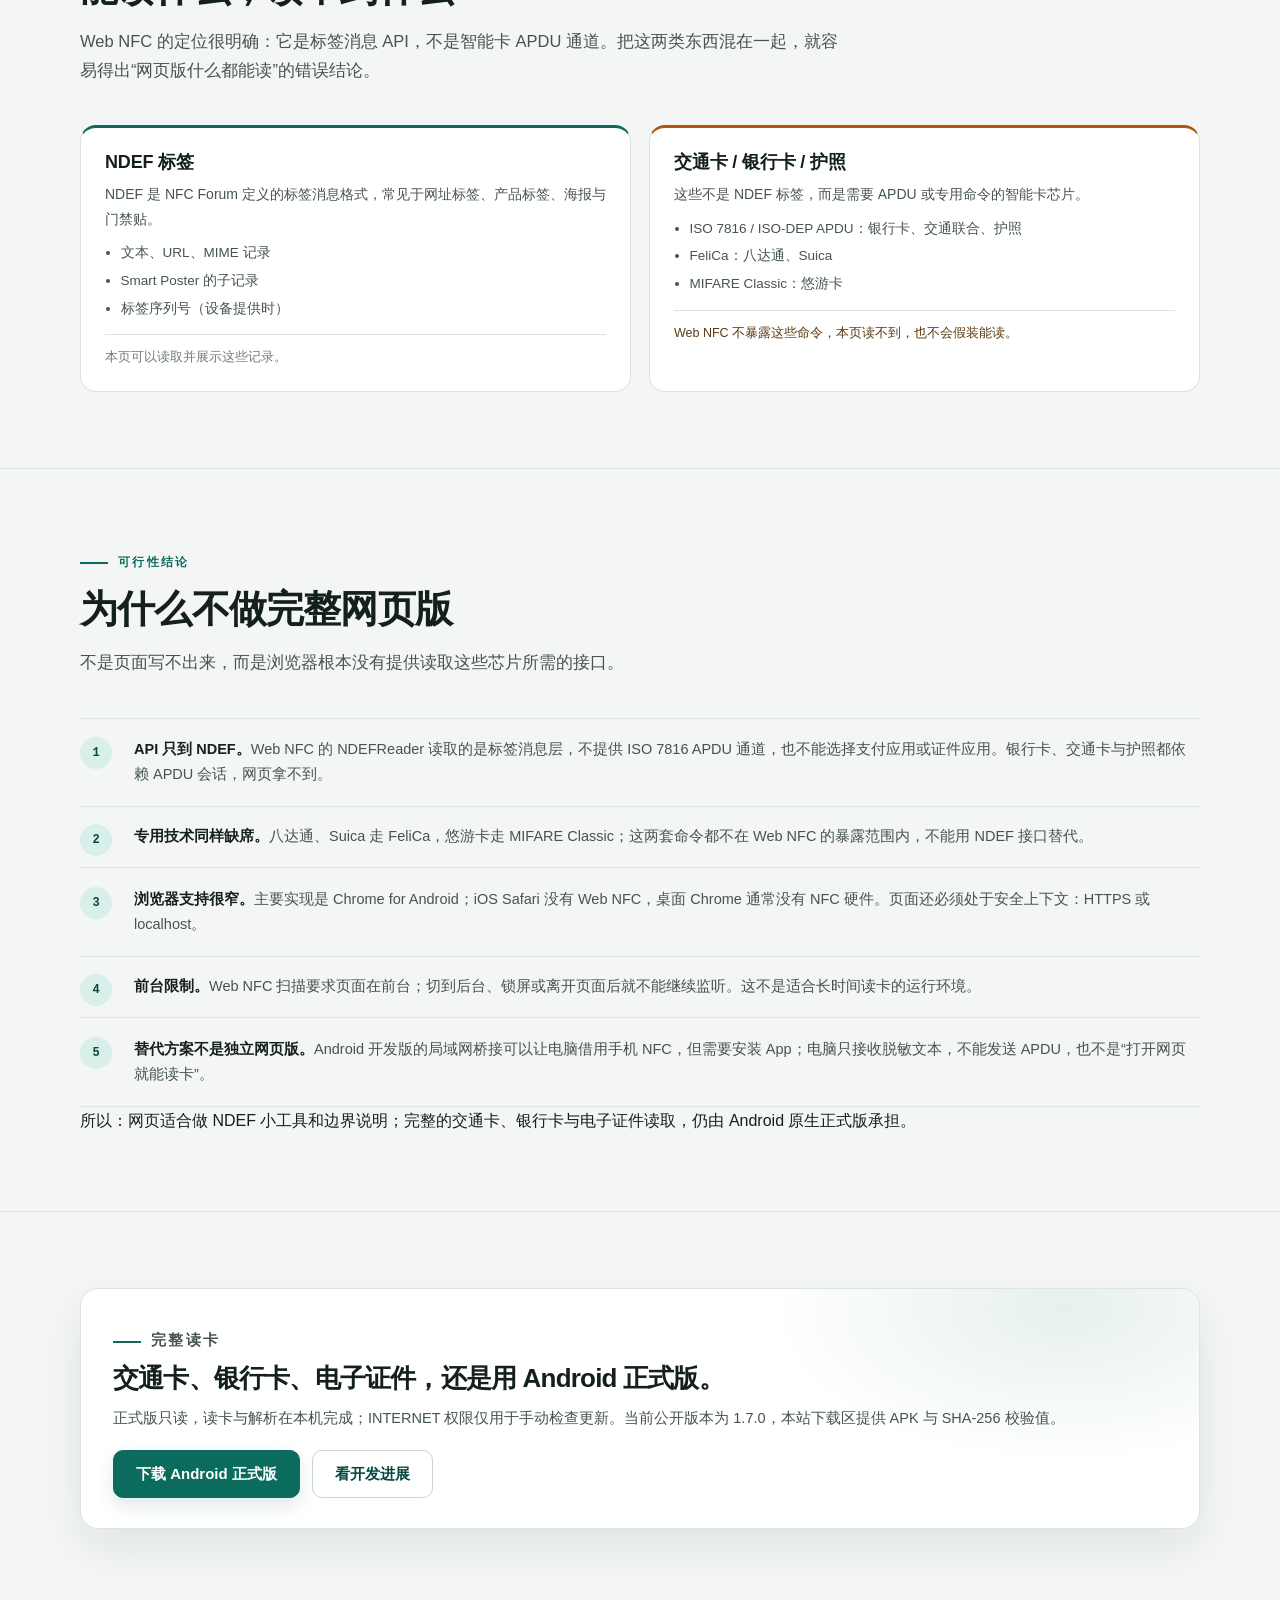
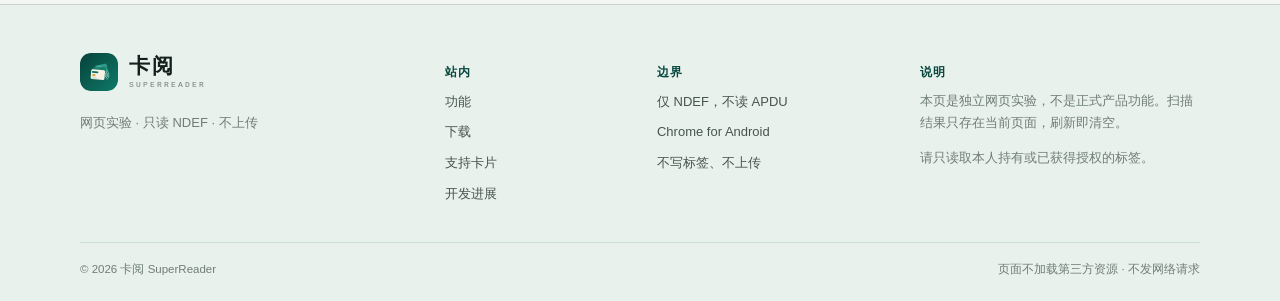
==== commit c33c674e: "发布 1.7.0 与 1.8.0-preview1：同步站点、清单与安装包" ====
--- a/site/lab/web-nfc.html
+++ b/site/lab/web-nfc.html
@@ -175,7 +175,7 @@
     <div class="lab-cta-box">
       <p class="kicker">完整读卡</p>
       <h2 id="lab-cta-title">交通卡、银行卡、电子证件，还是用 Android 正式版。</h2>
-      <p>正式版只读，读卡与解析在本机完成；INTERNET 权限仅用于手动检查更新。当前公开版本为 1.6.1，本站下载区提供 APK 与 SHA-256 校验值。</p>
+      <p>正式版只读，读卡与解析在本机完成；INTERNET 权限仅用于手动检查更新。当前公开版本为 1.7.0，本站下载区提供 APK 与 SHA-256 校验值。</p>
       <div class="hero-actions">
         <a class="btn btn-primary" href="../index.html#download">下载 Android 正式版</a>
         <a class="btn btn-quiet" href="../index.html#roadmap">看开发进展</a>
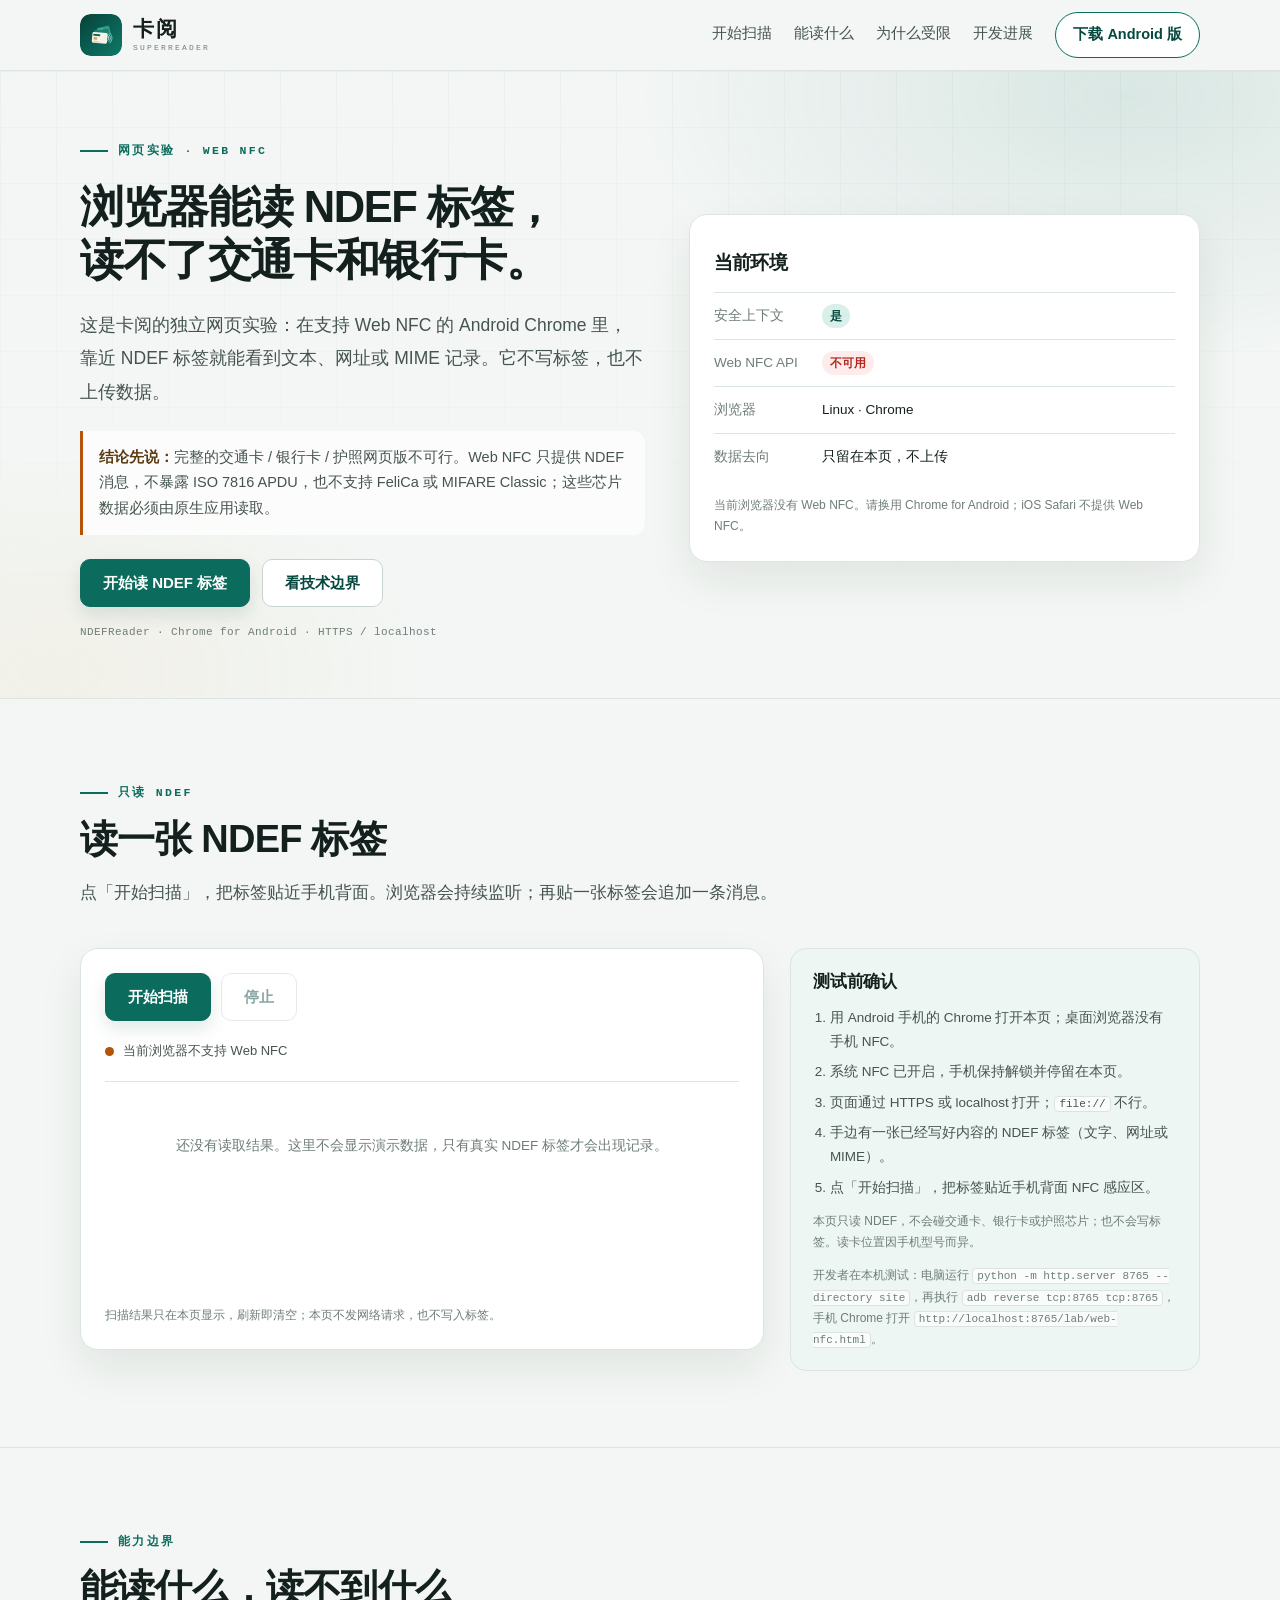
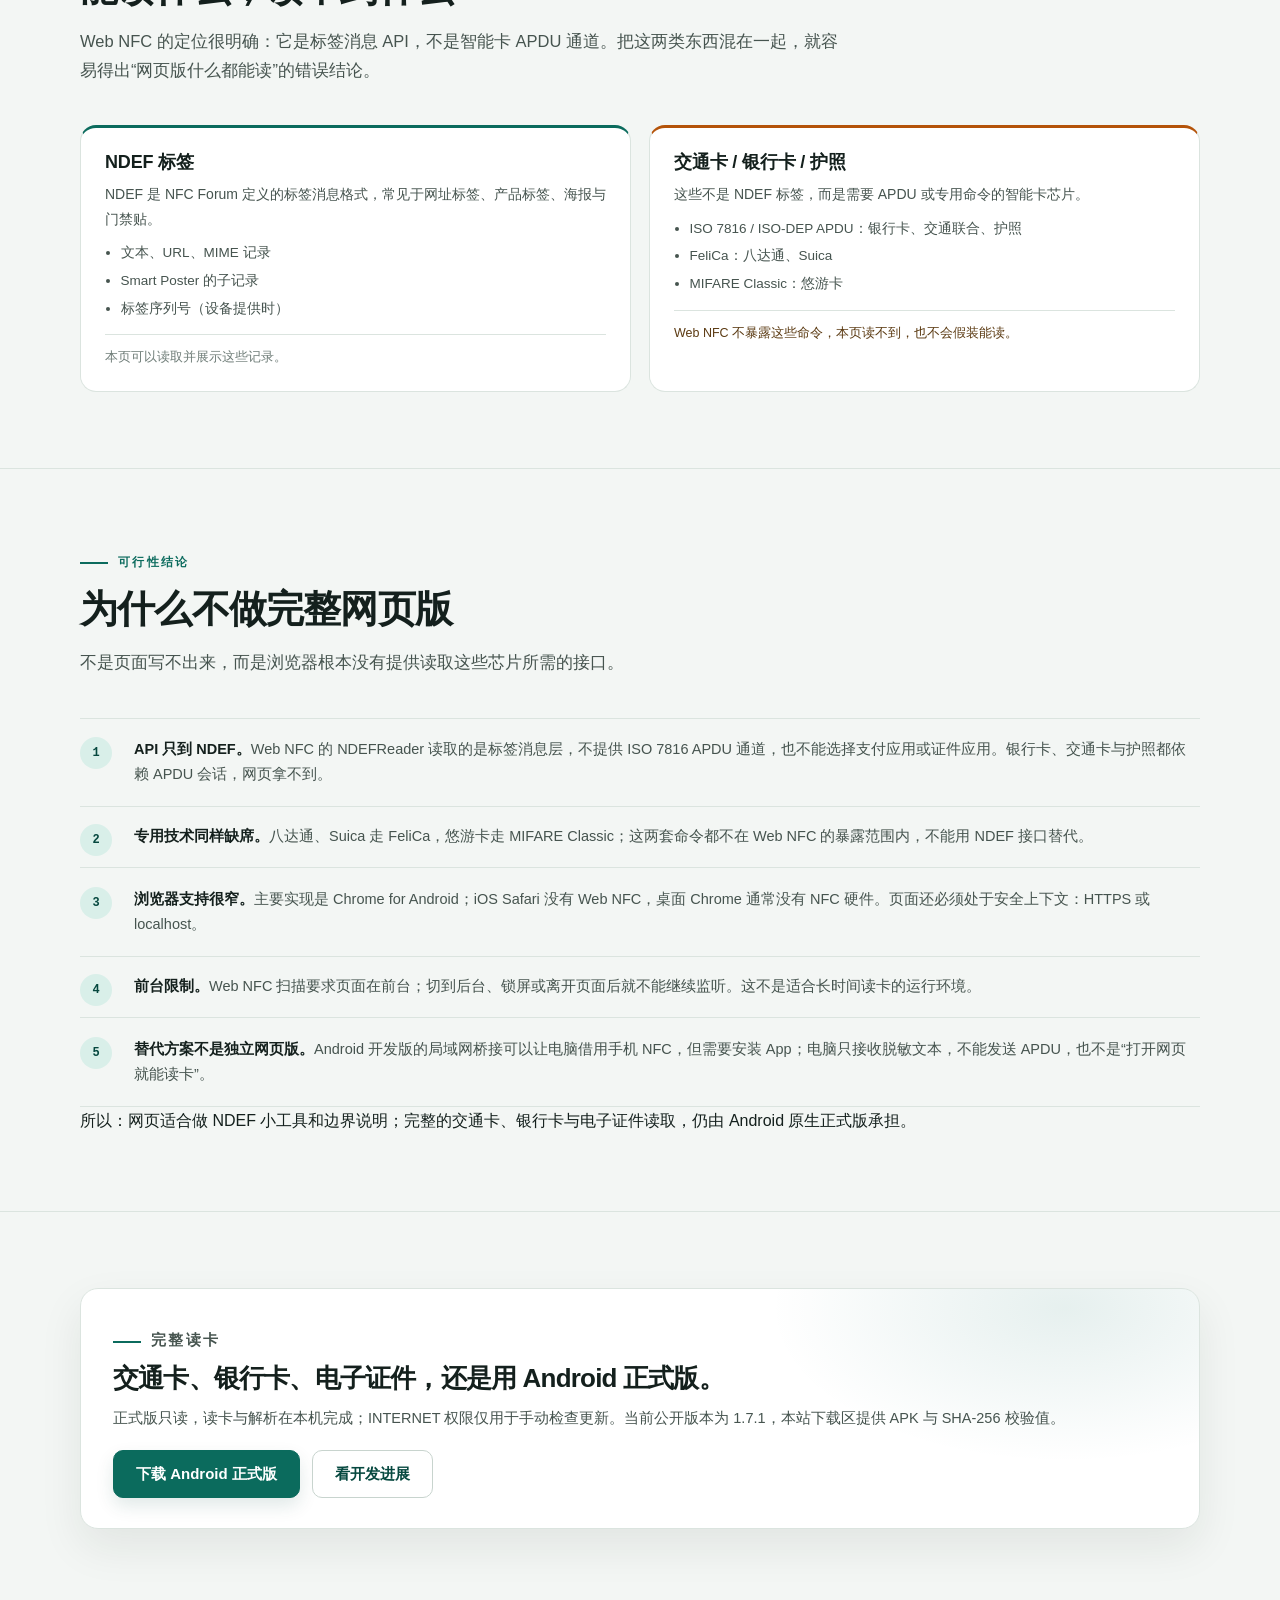
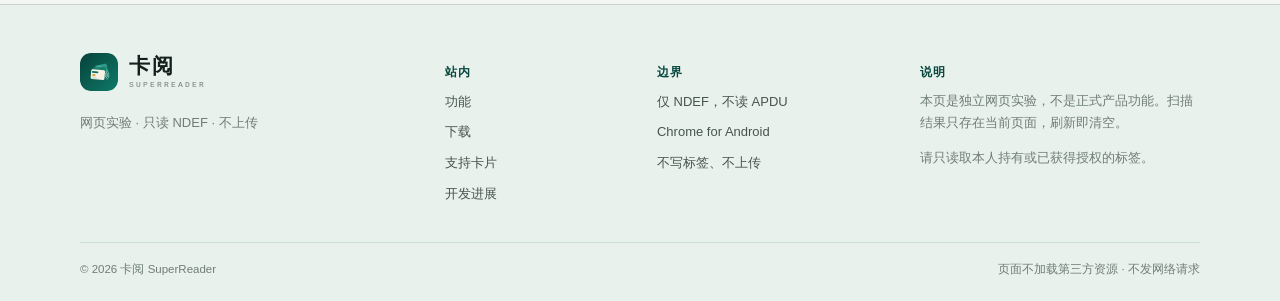
==== commit 3ed7cc8f: "发布 1.7.1 与 1.8.0-preview3：结果页显示自定义卡名称" ====
--- a/site/lab/web-nfc.html
+++ b/site/lab/web-nfc.html
@@ -175,7 +175,7 @@
     <div class="lab-cta-box">
       <p class="kicker">完整读卡</p>
       <h2 id="lab-cta-title">交通卡、银行卡、电子证件，还是用 Android 正式版。</h2>
-      <p>正式版只读，读卡与解析在本机完成；INTERNET 权限仅用于手动检查更新。当前公开版本为 1.7.0，本站下载区提供 APK 与 SHA-256 校验值。</p>
+      <p>正式版只读，读卡与解析在本机完成；INTERNET 权限仅用于手动检查更新。当前公开版本为 1.7.1，本站下载区提供 APK 与 SHA-256 校验值。</p>
       <div class="hero-actions">
         <a class="btn btn-primary" href="../index.html#download">下载 Android 正式版</a>
         <a class="btn btn-quiet" href="../index.html#roadmap">看开发进展</a>
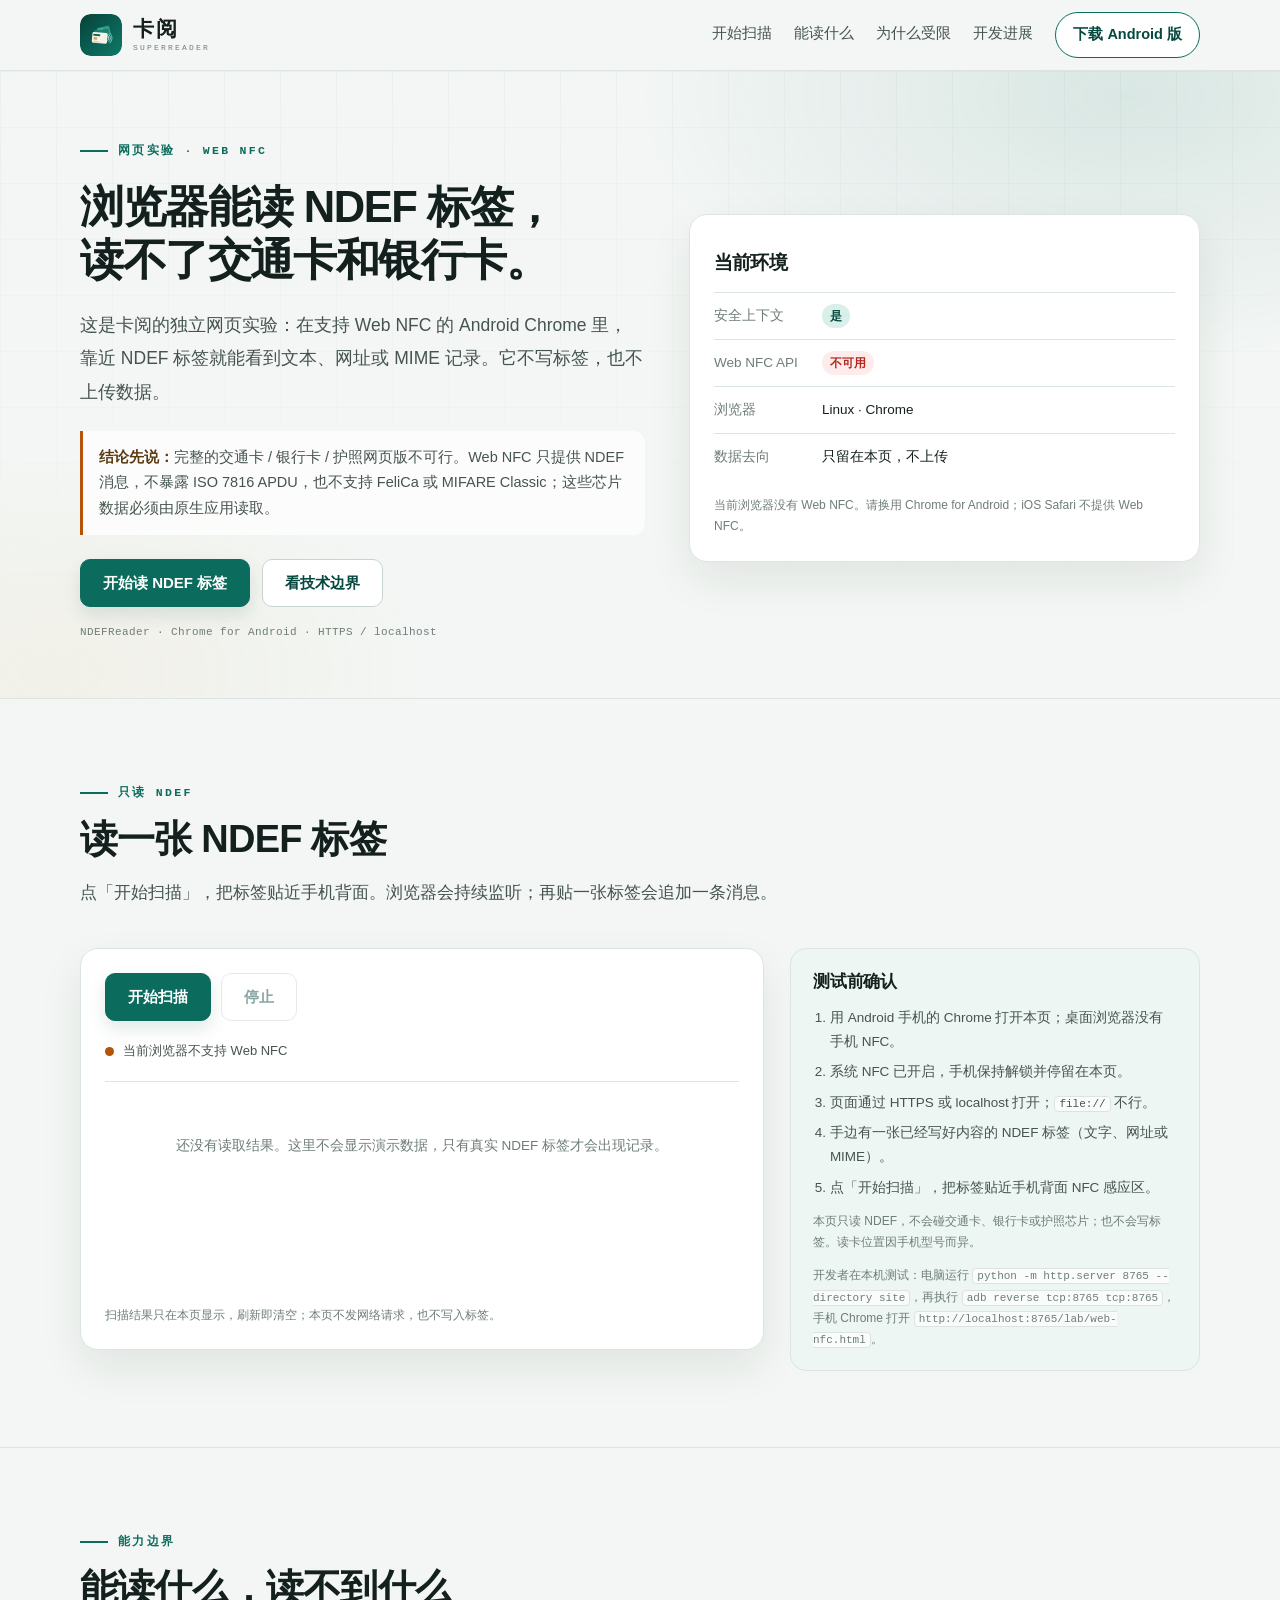
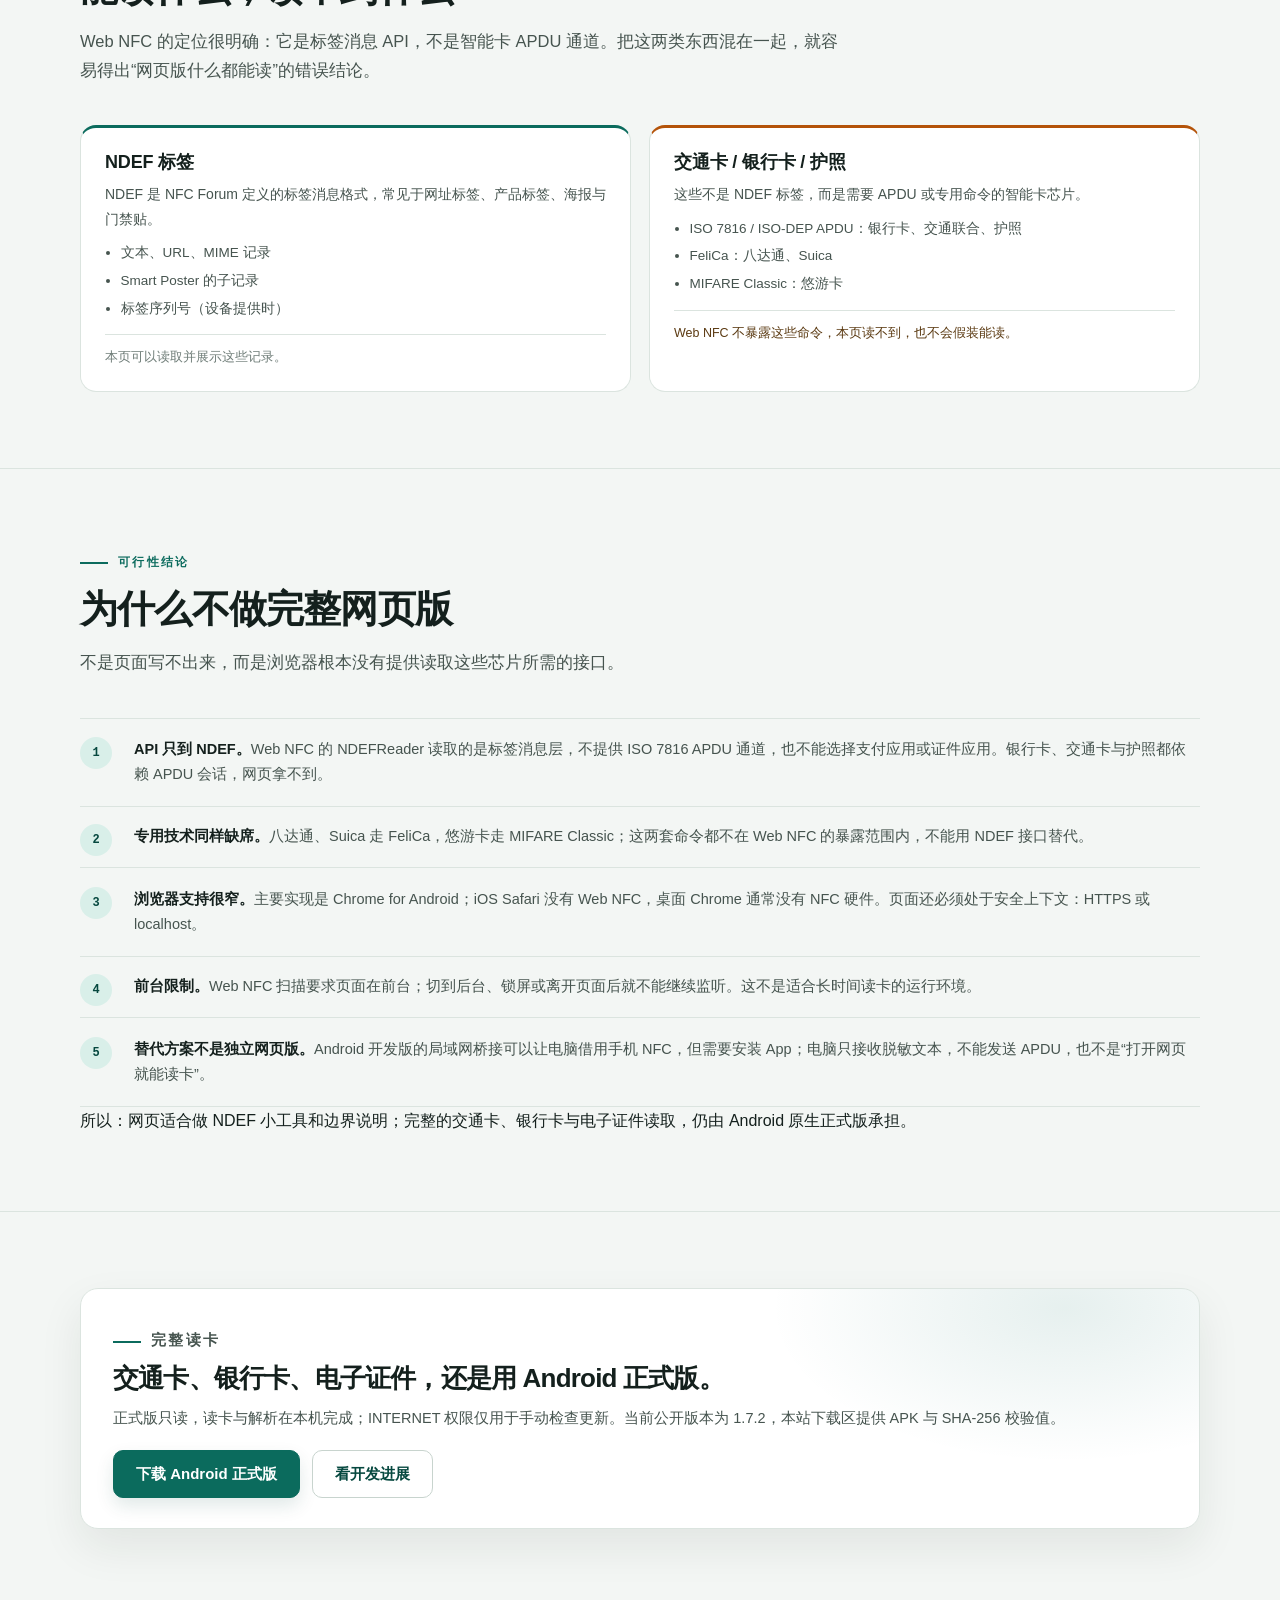
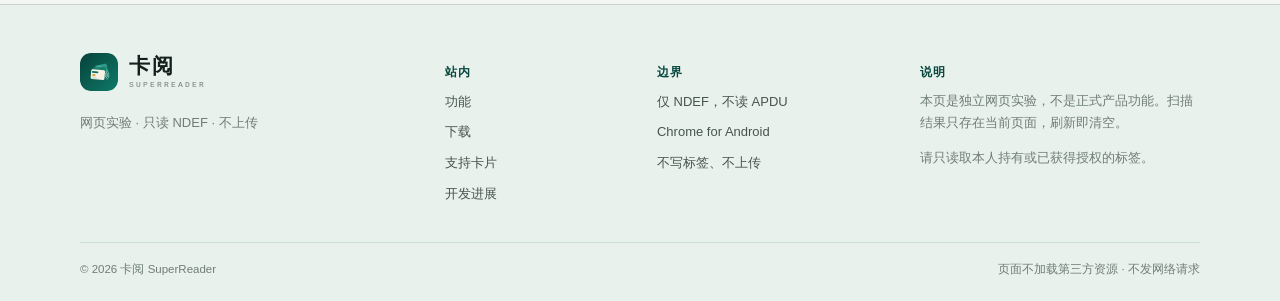
==== commit e0058144: "发布 1.7.2 与 1.8.0-preview7：同步站点、清单与安装包" ====
--- a/site/lab/web-nfc.html
+++ b/site/lab/web-nfc.html
@@ -175,7 +175,7 @@
     <div class="lab-cta-box">
       <p class="kicker">完整读卡</p>
       <h2 id="lab-cta-title">交通卡、银行卡、电子证件，还是用 Android 正式版。</h2>
-      <p>正式版只读，读卡与解析在本机完成；INTERNET 权限仅用于手动检查更新。当前公开版本为 1.7.1，本站下载区提供 APK 与 SHA-256 校验值。</p>
+      <p>正式版只读，读卡与解析在本机完成；INTERNET 权限仅用于手动检查更新。当前公开版本为 1.7.2，本站下载区提供 APK 与 SHA-256 校验值。</p>
       <div class="hero-actions">
         <a class="btn btn-primary" href="../index.html#download">下载 Android 正式版</a>
         <a class="btn btn-quiet" href="../index.html#roadmap">看开发进展</a>
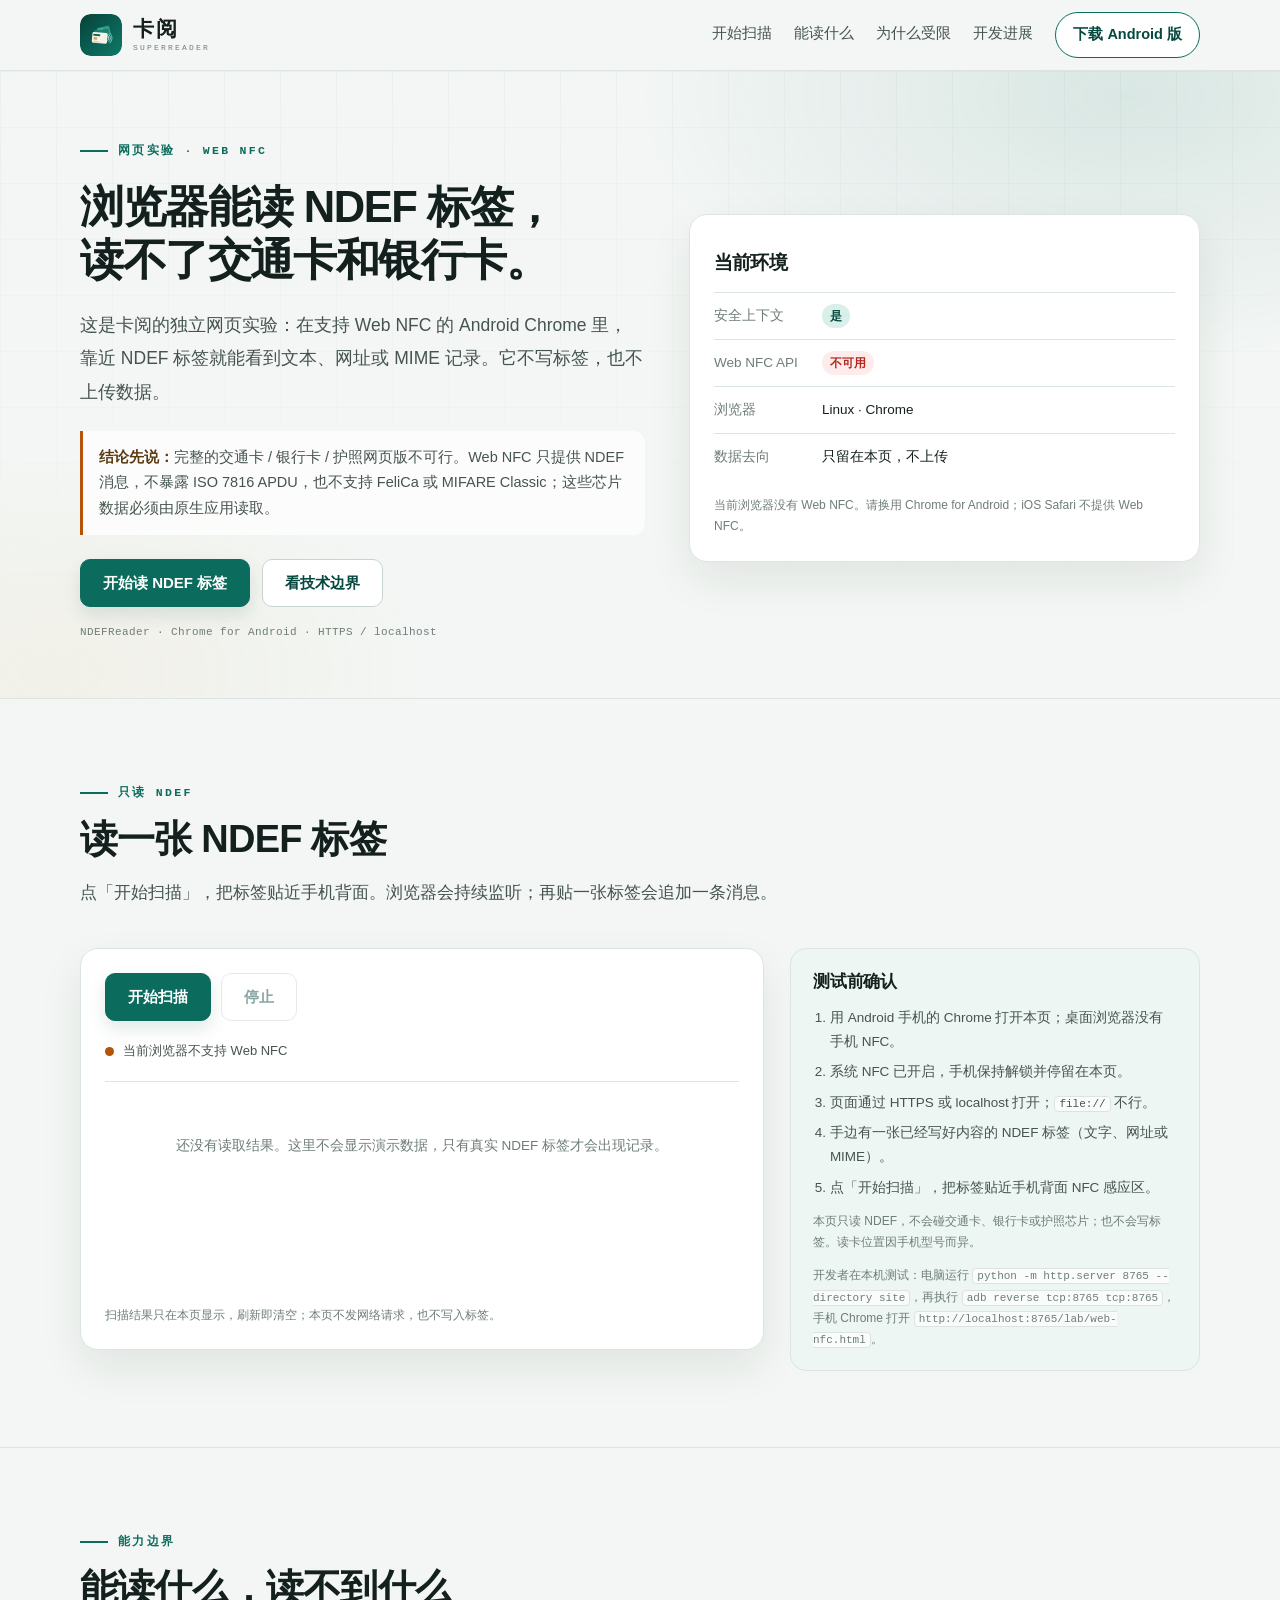
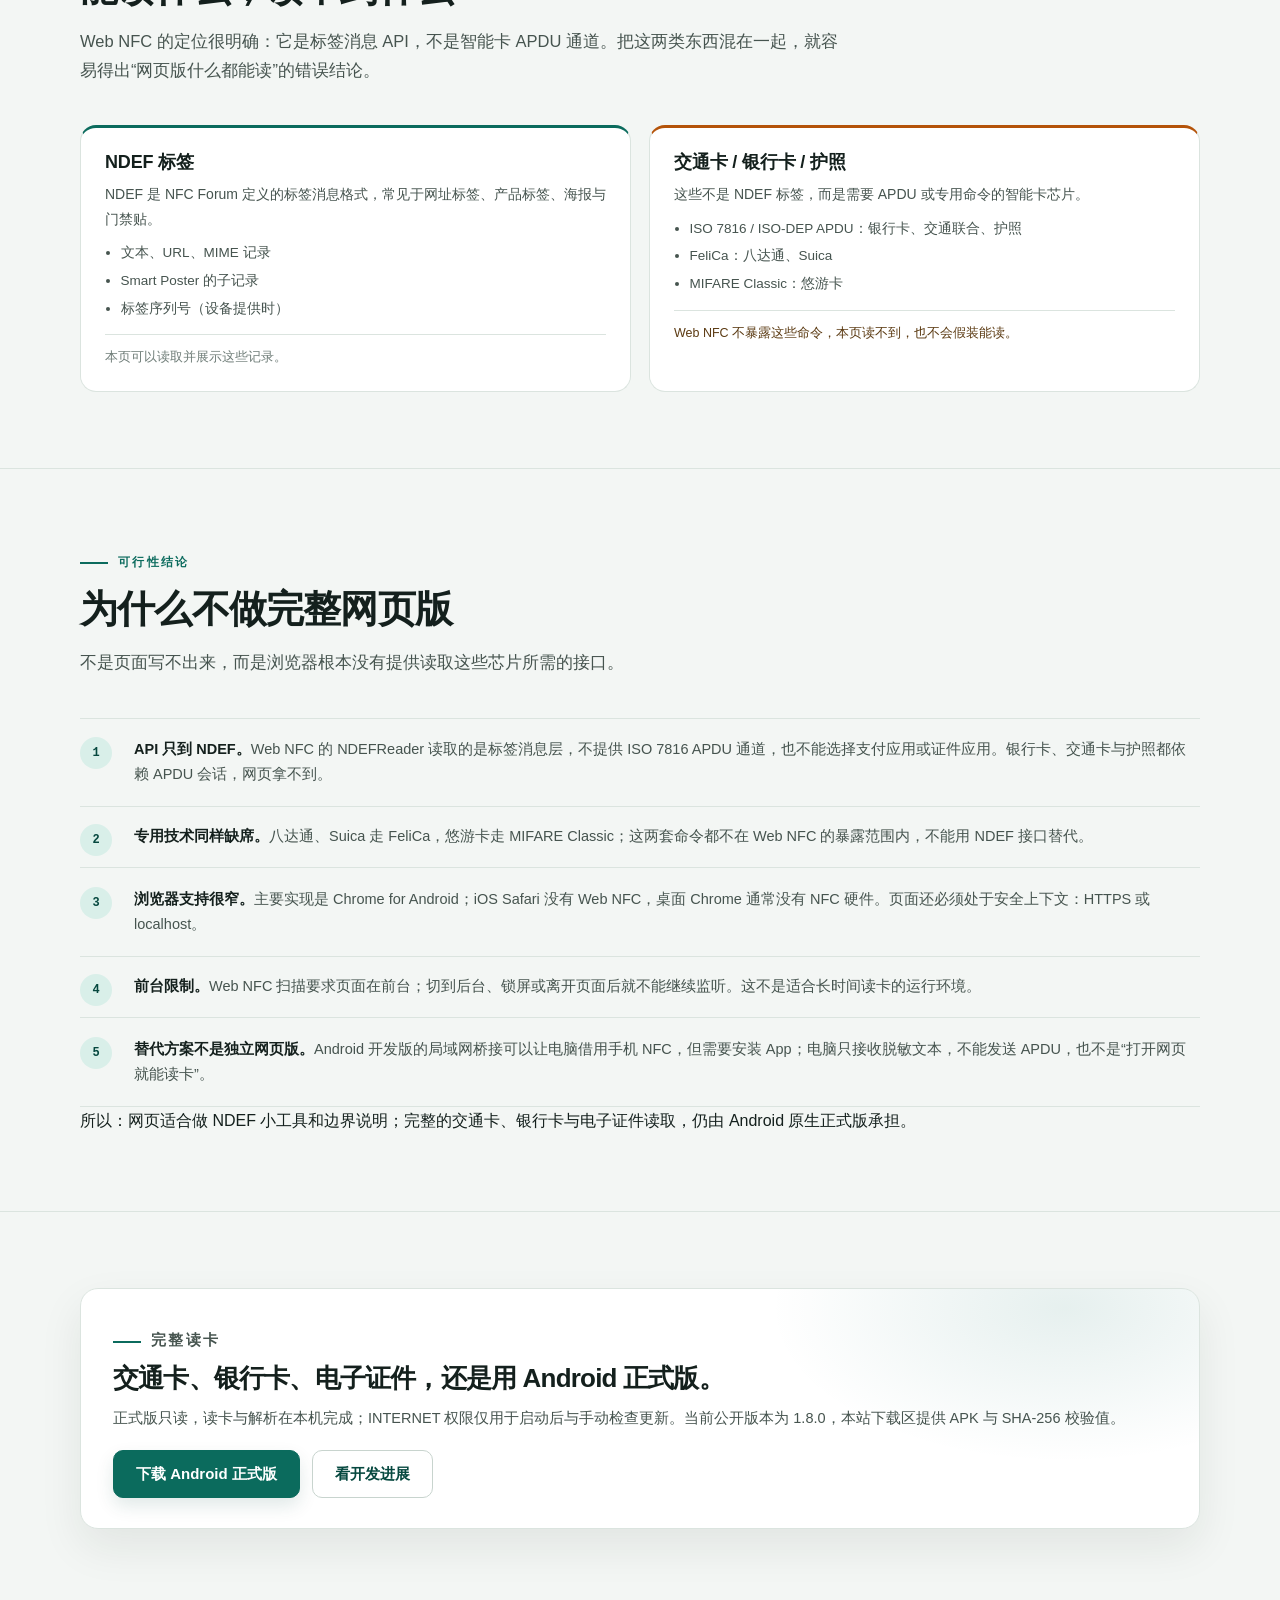
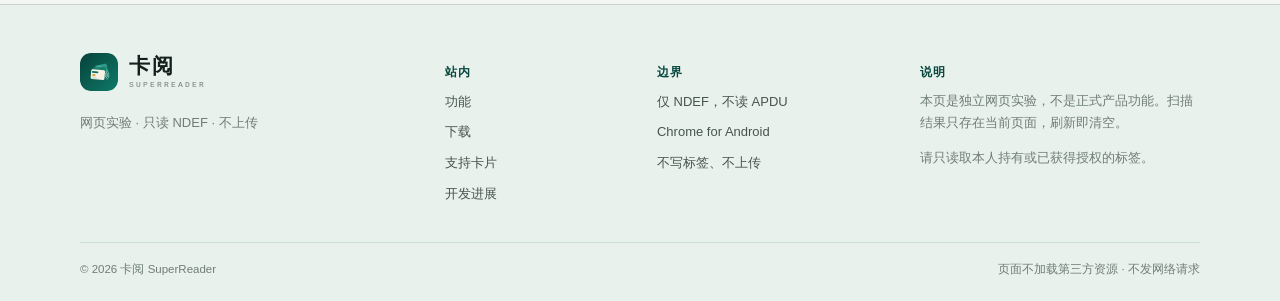
==== commit f55063db: "发布 1.8.0 与 1.9.0-preview4：同步站点、清单与安装包 正式版首次对外发布，承接预览版配色、实验证件与全球卡种目录； 预览版补手机读卡桥接与本机 MIFARE 密钥导入。交通卡线路" ====
--- a/site/lab/web-nfc.html
+++ b/site/lab/web-nfc.html
@@ -175,7 +175,7 @@
     <div class="lab-cta-box">
       <p class="kicker">完整读卡</p>
       <h2 id="lab-cta-title">交通卡、银行卡、电子证件，还是用 Android 正式版。</h2>
-      <p>正式版只读，读卡与解析在本机完成；INTERNET 权限仅用于手动检查更新。当前公开版本为 1.7.2，本站下载区提供 APK 与 SHA-256 校验值。</p>
+      <p>正式版只读，读卡与解析在本机完成；INTERNET 权限仅用于启动后与手动检查更新。当前公开版本为 1.8.0，本站下载区提供 APK 与 SHA-256 校验值。</p>
       <div class="hero-actions">
         <a class="btn btn-primary" href="../index.html#download">下载 Android 正式版</a>
         <a class="btn btn-quiet" href="../index.html#roadmap">看开发进展</a>
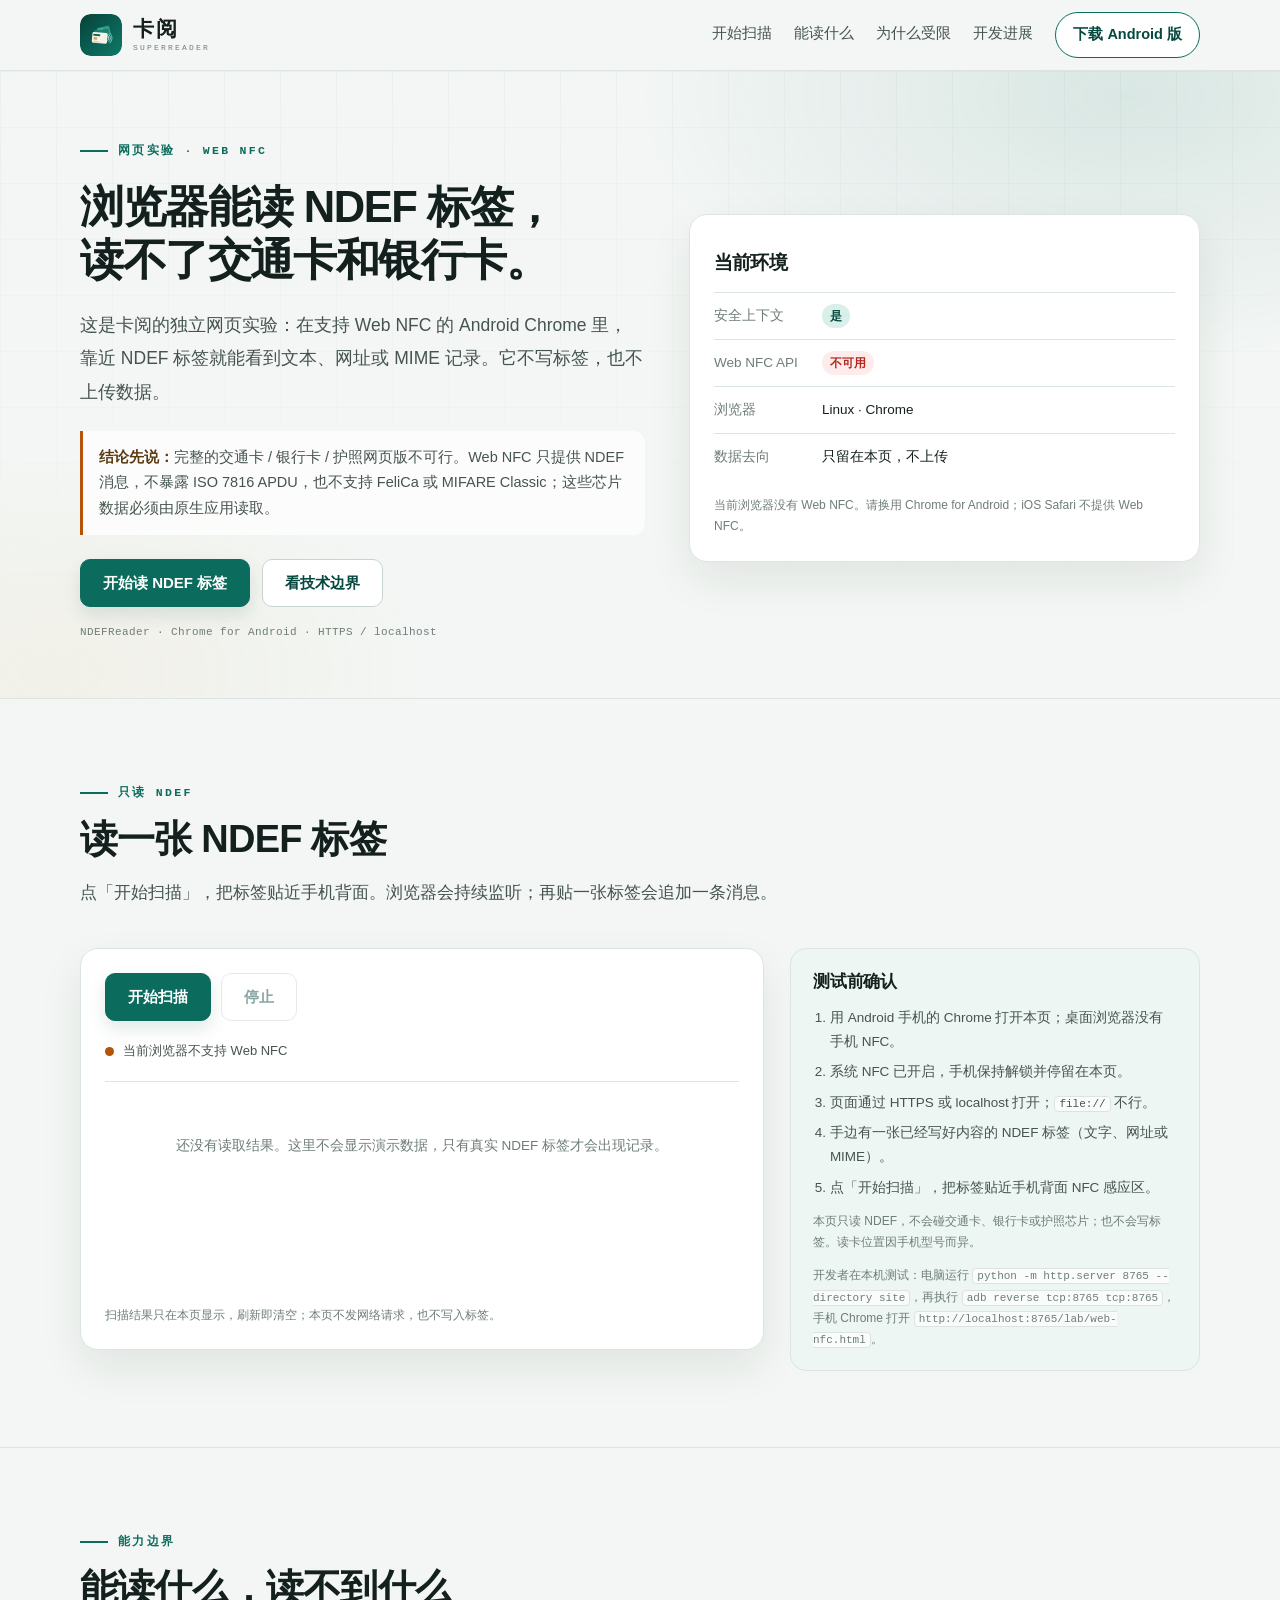
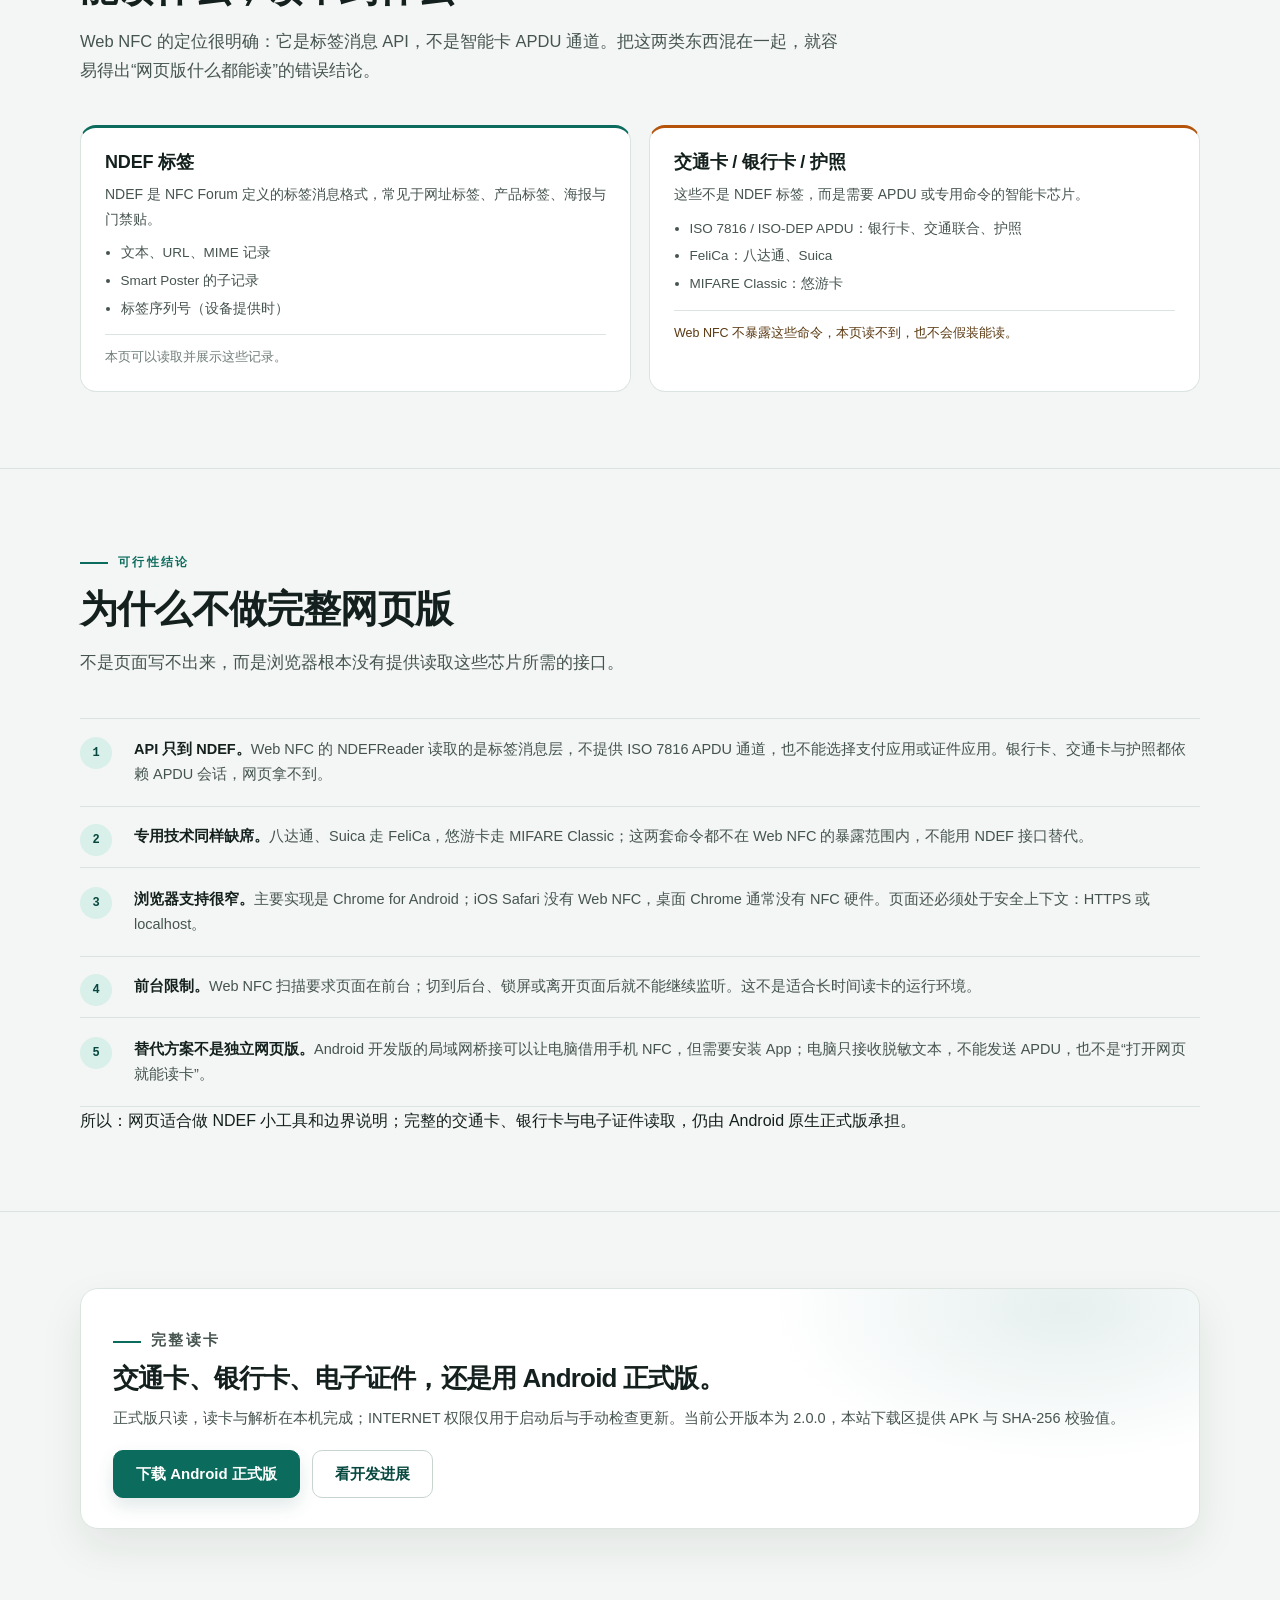
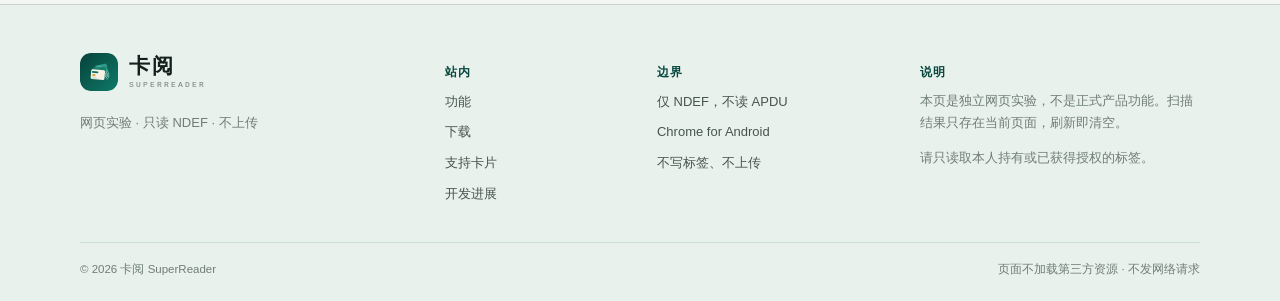
==== commit 66fcefaf: "发布 2.0.0 与 2.0.0-preview1：新增本机交易账本与交易备注 读卡后把新交易合并进本机，单卡最多 400 条，卡内只留最近 30 条也能累计历史；早前记录标“本机留存”，每笔交易可加" ====
--- a/site/lab/web-nfc.html
+++ b/site/lab/web-nfc.html
@@ -175,7 +175,7 @@
     <div class="lab-cta-box">
       <p class="kicker">完整读卡</p>
       <h2 id="lab-cta-title">交通卡、银行卡、电子证件，还是用 Android 正式版。</h2>
-      <p>正式版只读，读卡与解析在本机完成；INTERNET 权限仅用于启动后与手动检查更新。当前公开版本为 1.8.0，本站下载区提供 APK 与 SHA-256 校验值。</p>
+      <p>正式版只读，读卡与解析在本机完成；INTERNET 权限仅用于启动后与手动检查更新。当前公开版本为 2.0.0，本站下载区提供 APK 与 SHA-256 校验值。</p>
       <div class="hero-actions">
         <a class="btn btn-primary" href="../index.html#download">下载 Android 正式版</a>
         <a class="btn btn-quiet" href="../index.html#roadmap">看开发进展</a>
